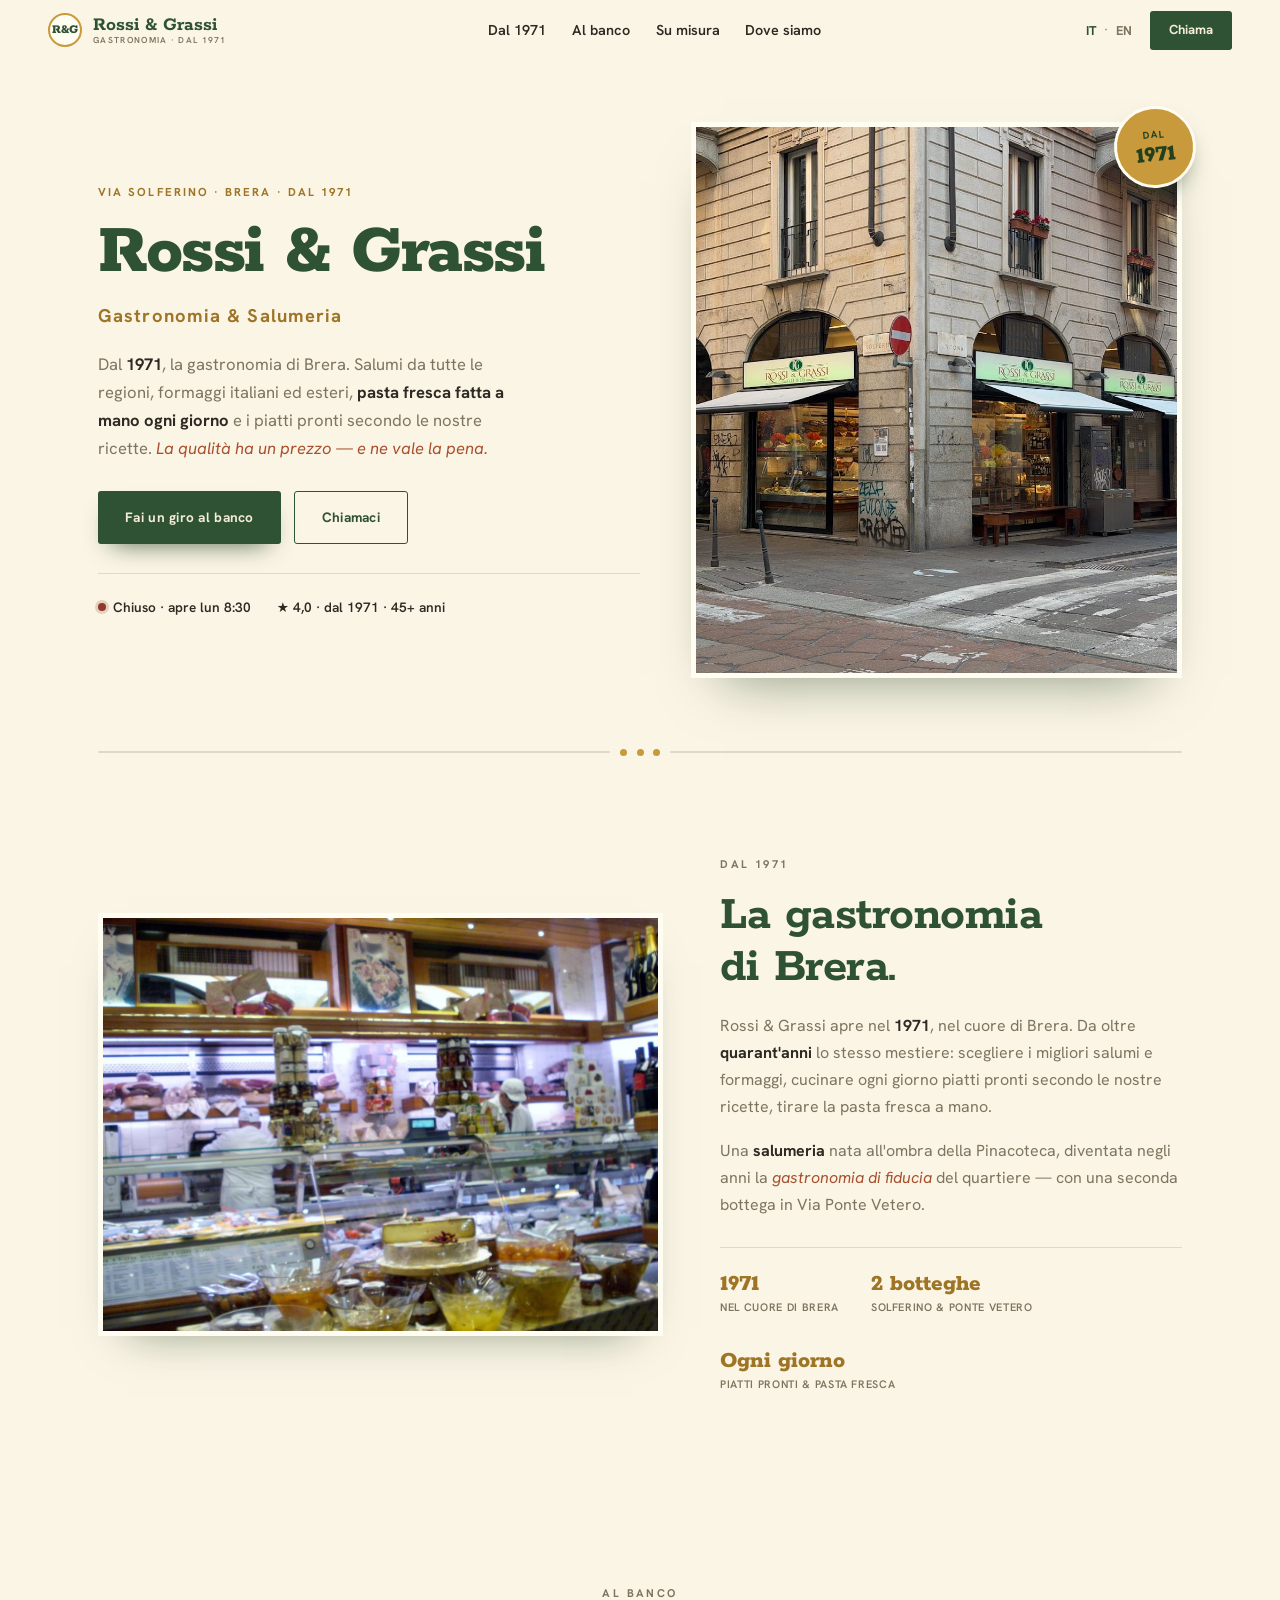
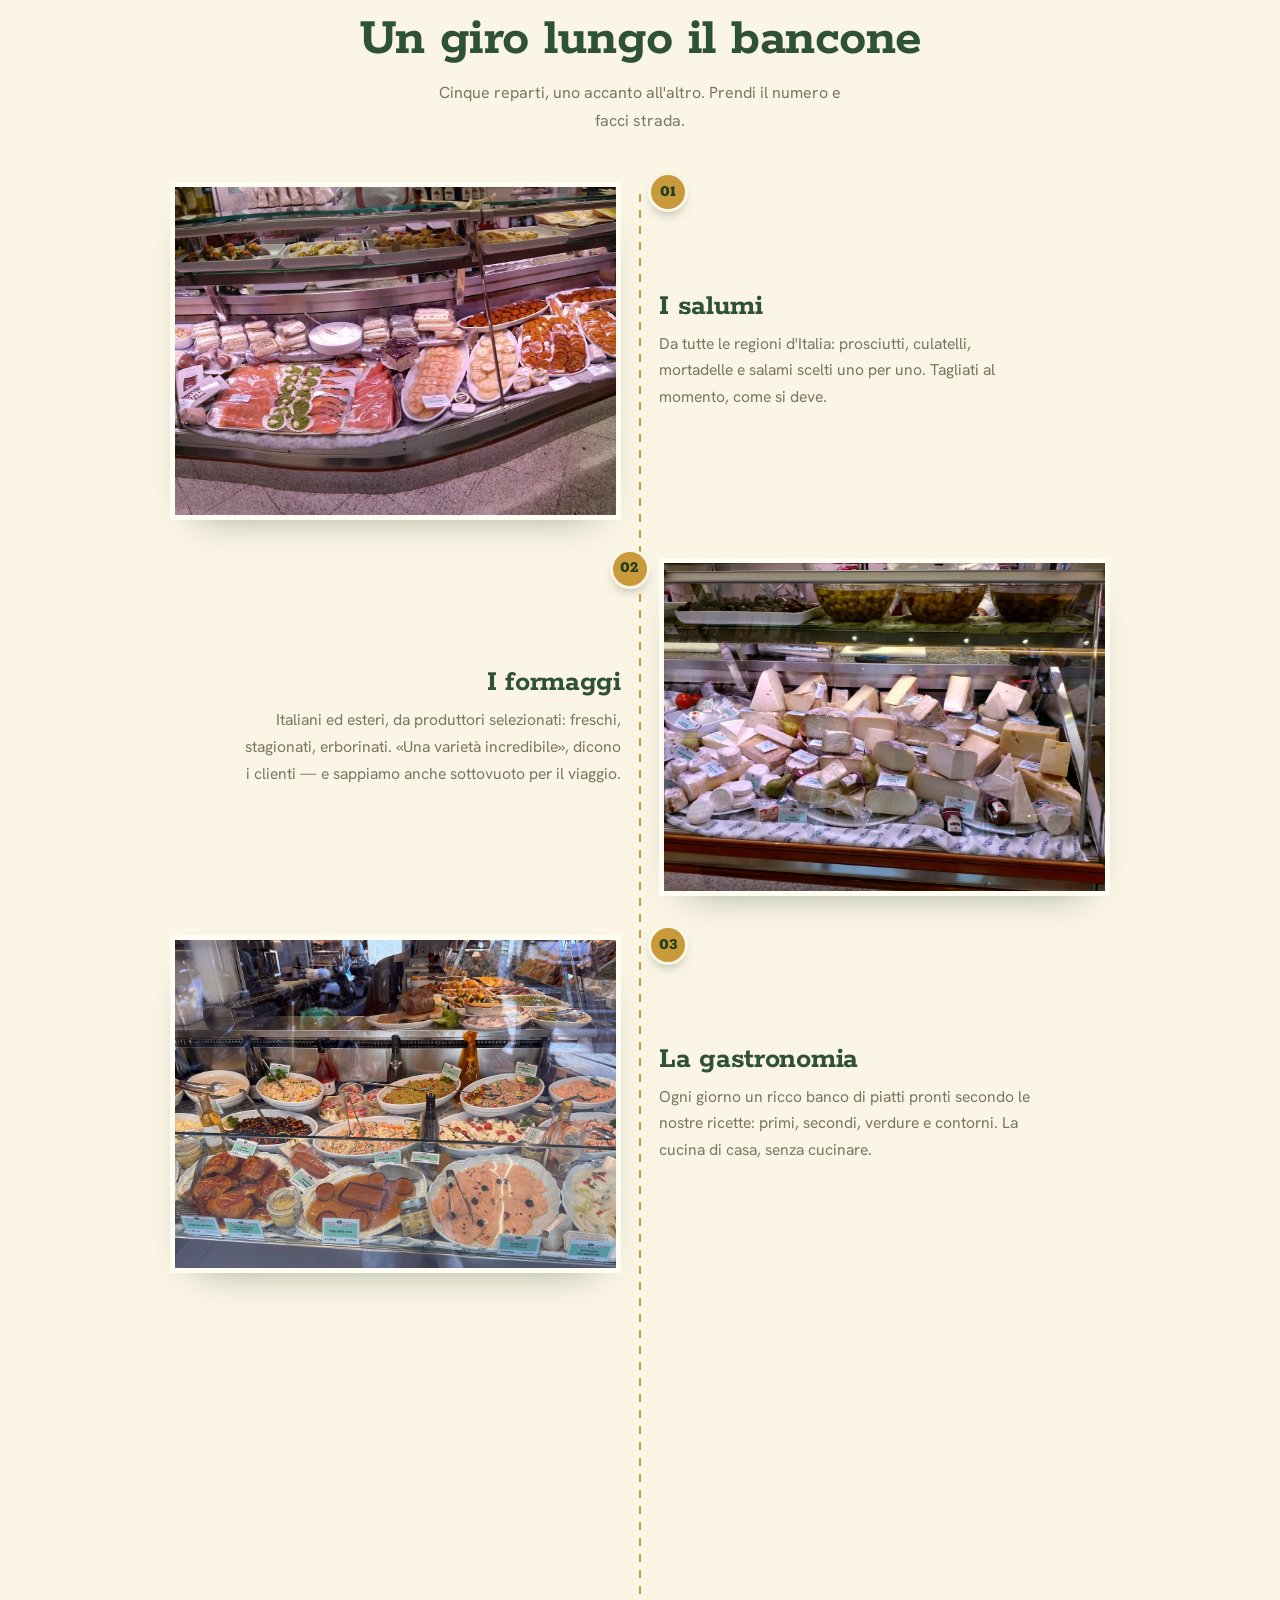
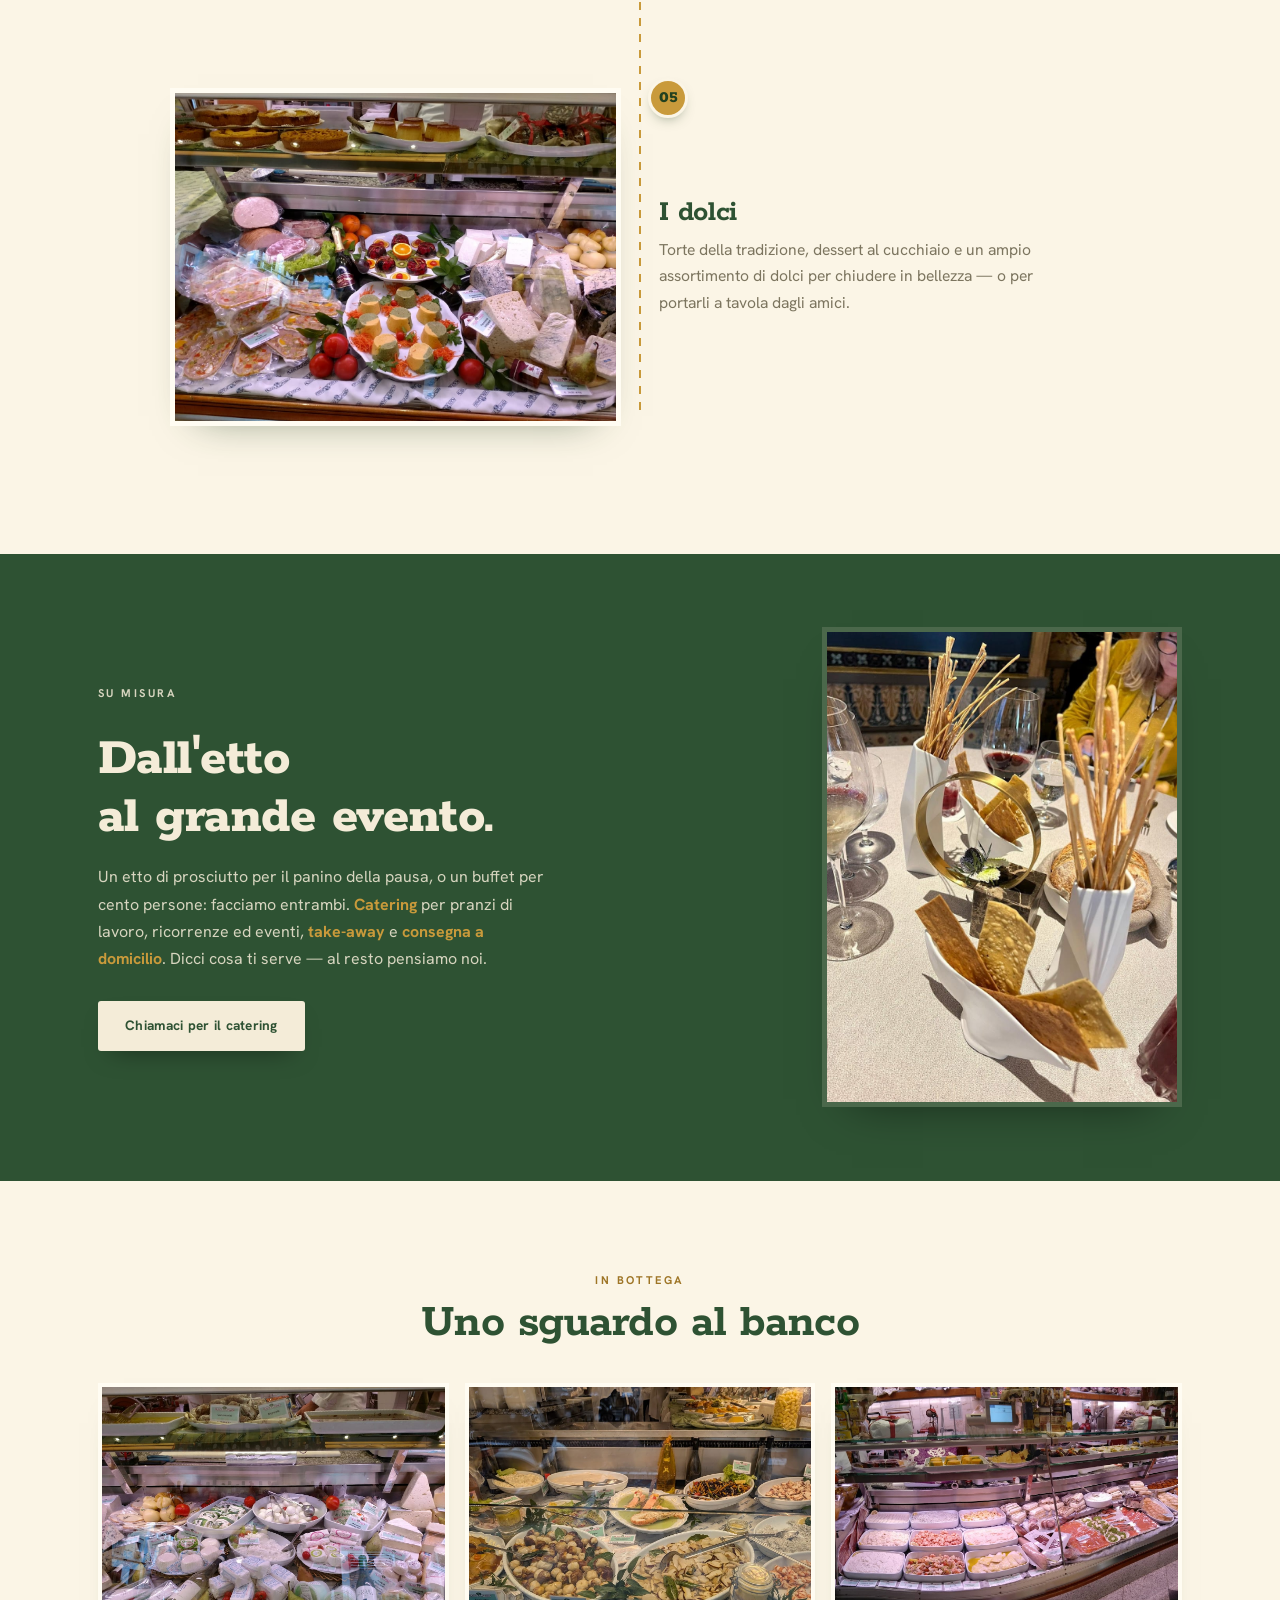
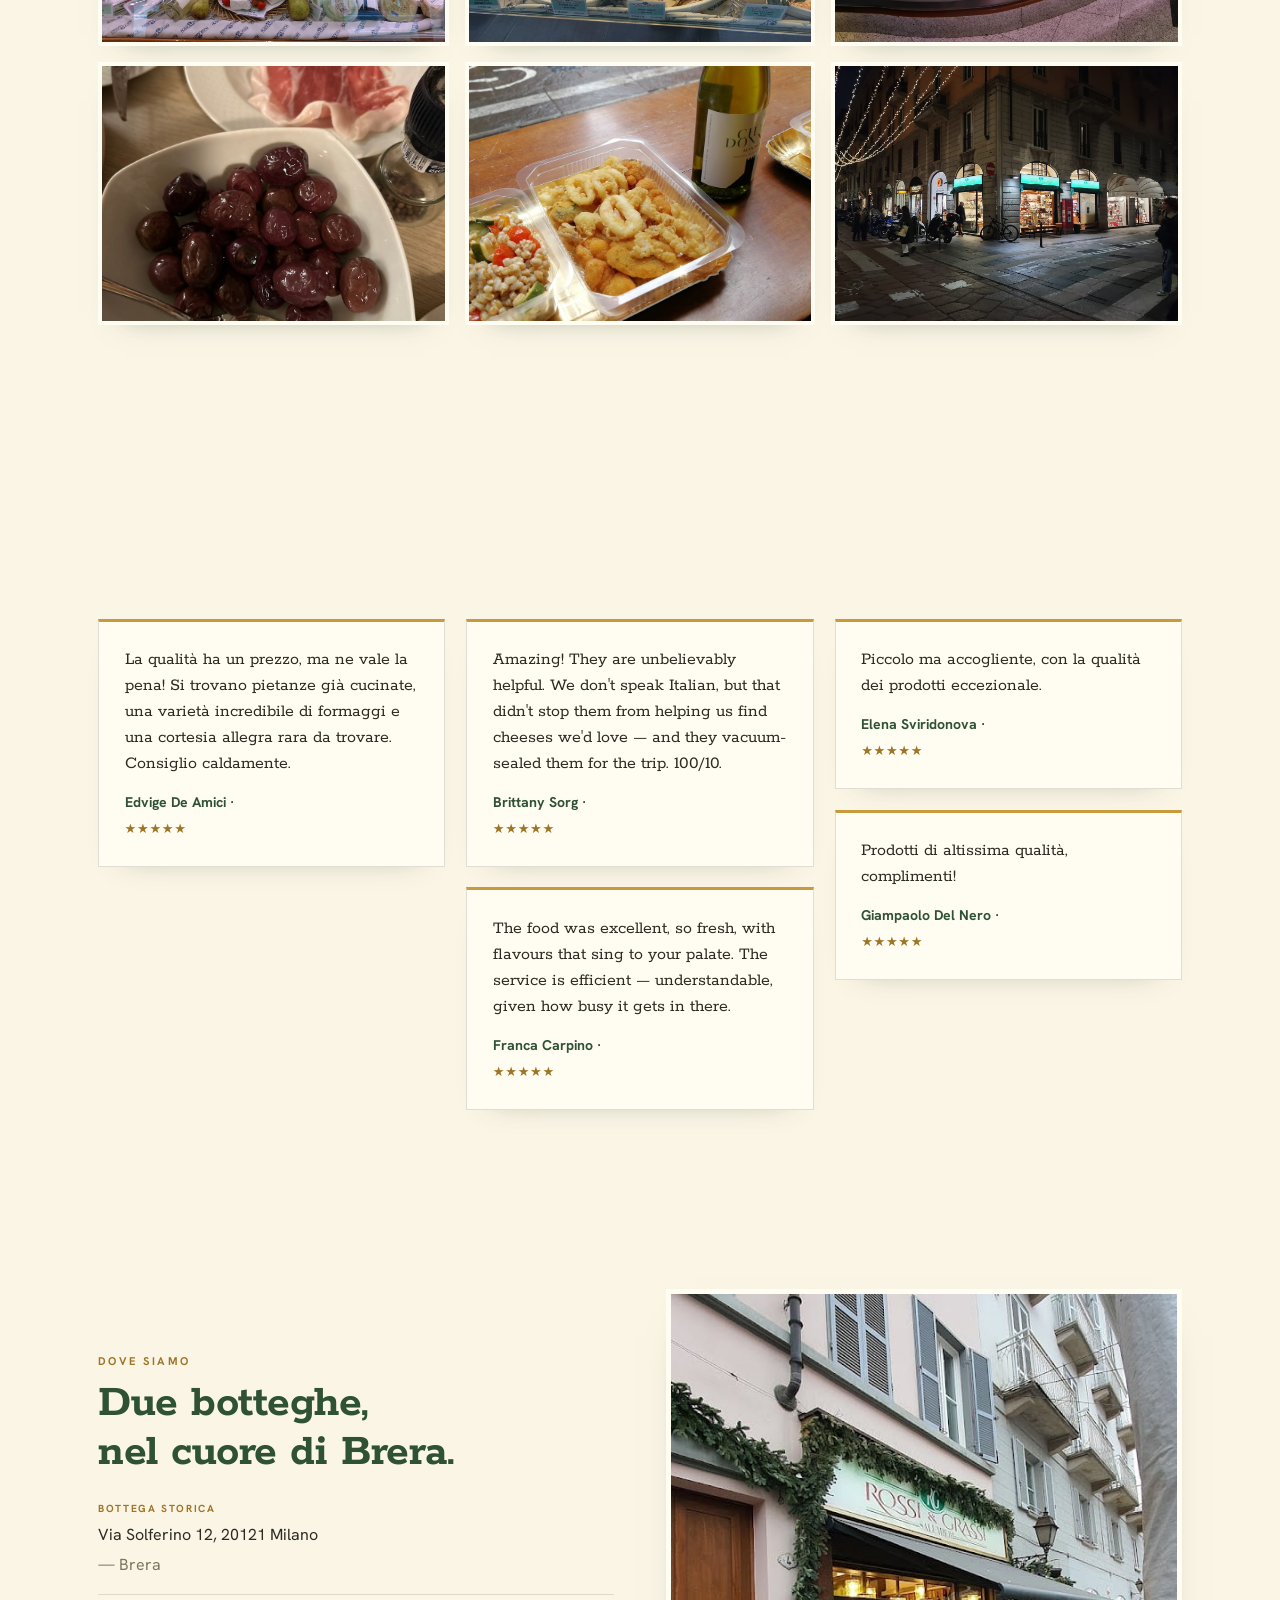
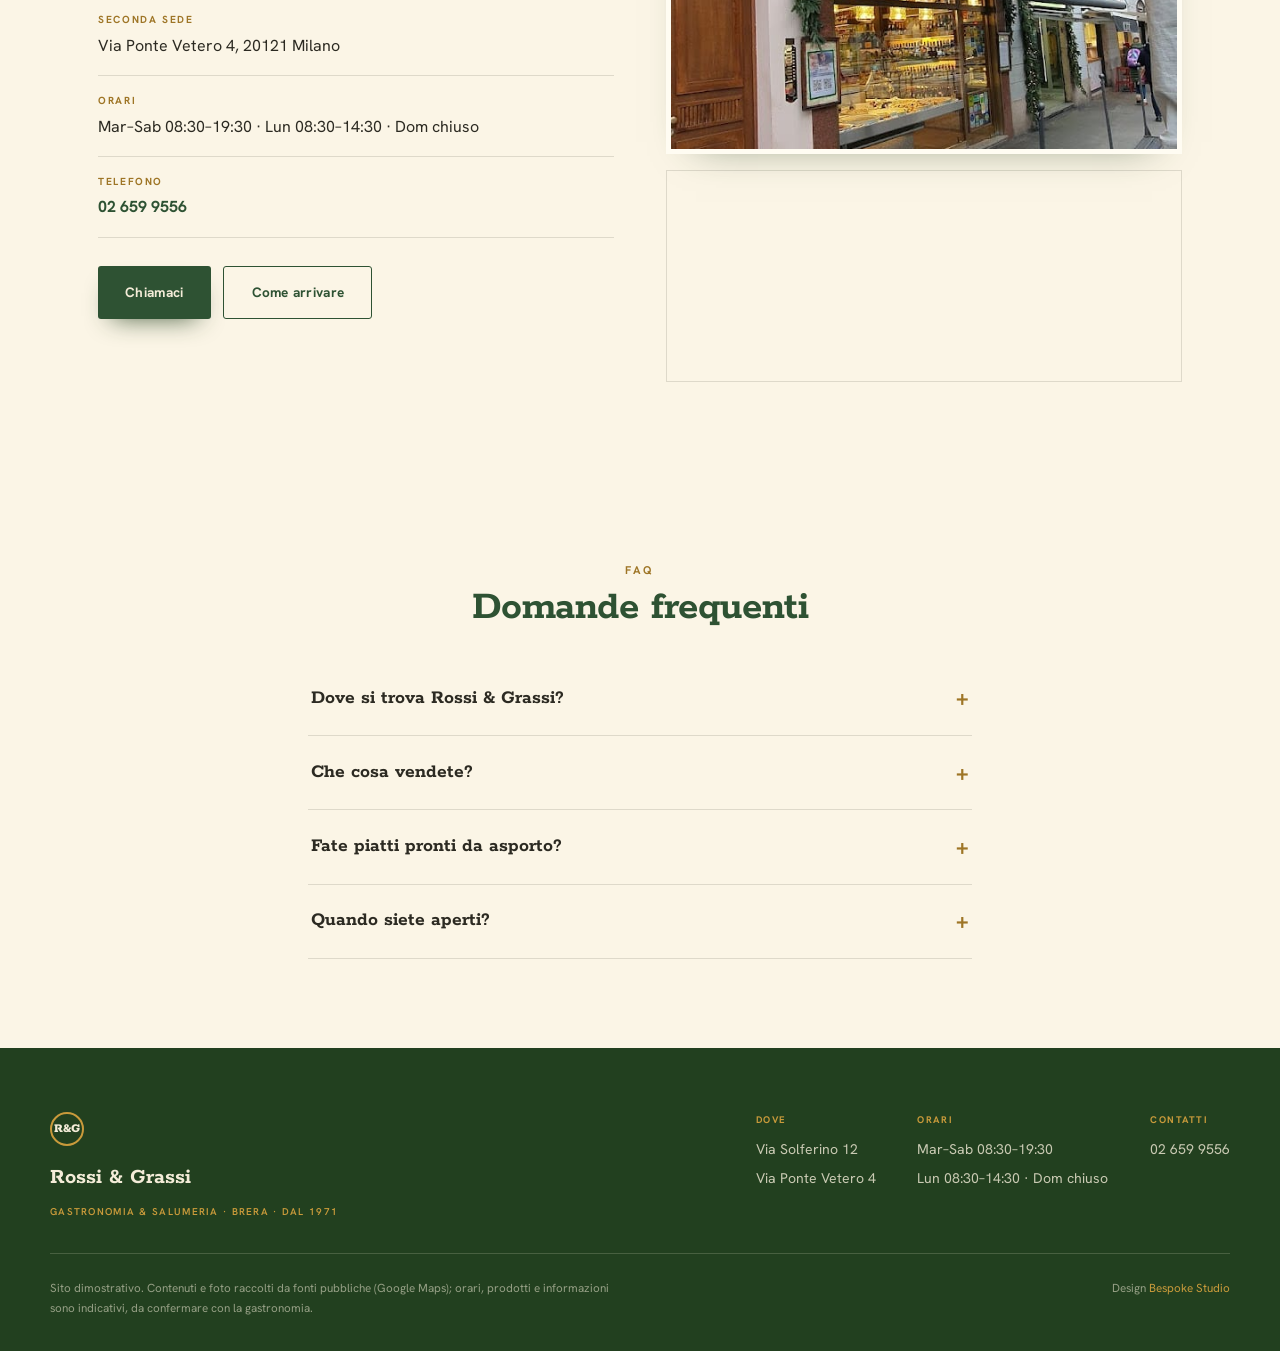
==== index.html @ 206fc49b "Rossi & Grassi — Brera delicatessen since 1971" ====
<!DOCTYPE html>
<html lang="it">
<head>
<meta charset="UTF-8" />
<meta name="viewport" content="width=device-width, initial-scale=1.0" />
<title>Rossi &amp; Grassi — gastronomia e salumeria a Brera dal 1971 · Milano</title>
<meta name="description" content="Rossi & Grassi: dal 1971 la gastronomia e salumeria di Brera, in Via Solferino 12, Milano. Salumi da tutte le regioni, formaggi italiani ed esteri, pasta fresca fatta a mano ogni giorno, piatti pronti, dolci e catering. La qualità ha un prezzo, e ne vale la pena." />
<link rel="canonical" href="https://rotenzark.github.io/rossi-e-grassi/" />
<meta name="theme-color" content="#2E5233" />
<meta property="og:type" content="business.business" />
<meta property="og:site_name" content="Rossi & Grassi" />
<meta property="og:title" content="Rossi & Grassi — gastronomia e salumeria a Brera dal 1971" />
<meta property="og:description" content="Dal 1971, la gastronomia di Brera: salumi, formaggi, pasta fresca fatta a mano, piatti pronti, dolci e catering. Via Solferino 12, Milano." />
<meta property="og:image" content="https://rotenzark.github.io/rossi-e-grassi/img/og-image.jpg" />
<meta property="og:url" content="https://rotenzark.github.io/rossi-e-grassi/" />
<meta property="og:locale" content="it_IT" />
<meta property="og:locale:alternate" content="en_US" />
<meta name="twitter:card" content="summary_large_image" />
<meta name="twitter:title" content="Rossi & Grassi — Brera, dal 1971" />
<meta name="twitter:description" content="La gastronomia e salumeria di Brera dal 1971. Salumi, formaggi, pasta fresca, piatti pronti, dolci e catering." />
<meta name="twitter:image" content="https://rotenzark.github.io/rossi-e-grassi/img/og-image.jpg" />
<link rel="icon" href="img/favicon.svg" type="image/svg+xml" />
<link rel="icon" href="img/favicon-32.png" sizes="32x32" type="image/png" />
<link rel="apple-touch-icon" href="img/apple-touch-icon.png" />
<link rel="preconnect" href="https://fonts.googleapis.com" />
<link rel="preconnect" href="https://fonts.gstatic.com" crossorigin />
<link href="https://fonts.googleapis.com/css2?family=Rokkitt:wght@400;500;600;700;800&family=Hanken+Grotesk:ital,wght@0,400;0,500;0,600;0,700;1,400&display=swap" rel="stylesheet" />
<link rel="stylesheet" href="css/styles.css?v=1" />
<script type="application/ld+json">
{
  "@context": "https://schema.org", "@type": "Store",
  "name": "Rossi & Grassi",
  "description": "Gastronomia e salumeria storica di Brera, dal 1971 in Via Solferino 12: salumi da tutte le regioni italiane, formaggi italiani ed esteri, pasta fresca fatta a mano ogni giorno, piatti pronti della tradizione, dolci e servizio di catering.",
  "url": "https://rotenzark.github.io/rossi-e-grassi/",
  "telephone": "+39026599556", "priceRange": "€€€",
  "image": "https://rotenzark.github.io/rossi-e-grassi/img/storefront.jpg",
  "address": { "@type": "PostalAddress", "streetAddress": "Via Solferino 12", "addressLocality": "Milano", "postalCode": "20121", "addressCountry": "IT" },
  "geo": { "@type": "GeoCoordinates", "latitude": 45.4741205, "longitude": 9.1873339 },
  "aggregateRating": { "@type": "AggregateRating", "ratingValue": "4.0", "reviewCount": "41" },
  "foundingDate": "1971",
  "openingHoursSpecification": [
    { "@type": "OpeningHoursSpecification", "dayOfWeek": "Monday", "opens": "08:30", "closes": "14:30" },
    { "@type": "OpeningHoursSpecification", "dayOfWeek": ["Tuesday","Wednesday","Thursday","Friday","Saturday"], "opens": "08:30", "closes": "19:30" }
  ],
  "sameAs": ["https://www.rossiegrassi.it/"]
}
</script>
<script type="application/ld+json">
{
  "@context": "https://schema.org", "@type": "FAQPage",
  "mainEntity": [
    { "@type": "Question", "name": "Dove si trova Rossi & Grassi?", "acceptedAnswer": { "@type": "Answer", "text": "In Via Solferino 12, nel cuore di Brera a Milano. C'è anche una seconda sede in Via Ponte Vetero 4. La gastronomia è aperta dal 1971." } },
    { "@type": "Question", "name": "Che cosa vendete?", "acceptedAnswer": { "@type": "Answer", "text": "Salumi da tutte le regioni italiane, formaggi italiani ed esteri, pasta fresca fatta a mano ogni giorno, piatti pronti della gastronomia, dolci e torte. Facciamo anche catering." } },
    { "@type": "Question", "name": "Fate piatti pronti da asporto?", "acceptedAnswer": { "@type": "Answer", "text": "Sì: ogni giorno prepariamo un ricco menù di piatti pronti secondo le nostre ricette, da gustare a casa. Facciamo take-away e consegna a domicilio." } },
    { "@type": "Question", "name": "Quando siete aperti?", "acceptedAnswer": { "@type": "Answer", "text": "Da martedì a sabato 08:30–19:30 con orario continuato, lunedì 08:30–14:30. Domenica chiuso." } }
  ]
}
</script>
</head>
<body>

<div id="intro" aria-hidden="true">
  <div class="intro-mark">
    <span class="rg-mono" aria-hidden="true">R&amp;G</span>
    <span class="intro-name">Rossi &amp; Grassi</span>
    <span class="intro-sub">Gastronomia · Brera · dal 1971</span>
  </div>
  <button id="intro-skip" data-i18n="intro.skip">Entra →</button>
</div>

<header id="site-header">
  <a href="#top" class="brand" aria-label="Rossi & Grassi — home">
    <span class="rg-mono" aria-hidden="true">R&amp;G</span>
    <span class="brand-txt"><b>Rossi &amp; Grassi</b><i data-i18n="brand.sub">Gastronomia · dal 1971</i></span>
  </a>
  <nav class="nav" aria-label="Navigazione">
    <a href="#storia" data-i18n="nav.storia">Dal 1971</a>
    <a href="#banco" data-i18n="nav.banco">Al banco</a>
    <a href="#sumisura" data-i18n="nav.sumisura">Su misura</a>
    <a href="#dove" data-i18n="nav.dove">Dove siamo</a>
  </nav>
  <div class="head-actions">
    <div class="lang" role="group" aria-label="Lingua"><button data-lang="it" class="active">IT</button><span>·</span><button data-lang="en">EN</button></div>
    <a class="btn-call" href="tel:+39026599556"><span data-i18n="cta.call">Chiama</span></a>
    <button id="burger" aria-label="Menu" aria-expanded="false"><span></span><span></span><span></span></button>
  </div>
</header>

<!-- HERO -->
<section id="top" class="hero">
  <div class="hero-copy">
    <p class="eyebrow reveal" data-i18n="hero.eyebrow">Via Solferino · Brera · dal 1971</p>
    <h1 class="hero-title reveal reveal-d1">Rossi &amp; Grassi</h1>
    <p class="hero-tag reveal reveal-d1" data-i18n="hero.tag">Gastronomia &amp; Salumeria</p>
    <p class="hero-sub reveal reveal-d2" data-i18n="hero.sub">Dal <b>1971</b>, la gastronomia di Brera. Salumi da tutte le regioni, formaggi italiani ed esteri, <b>pasta fresca fatta a mano ogni giorno</b> e i piatti pronti secondo le nostre ricette. <em>La qualità ha un prezzo — e ne vale la pena.</em></p>
    <div class="hero-cta reveal reveal-d3">
      <a class="btn btn-solid" href="#banco" data-i18n="hero.cta1">Fai un giro al banco</a>
      <a class="btn btn-line" href="tel:+39026599556" data-i18n="hero.cta2">Chiamaci</a>
    </div>
    <div class="hero-facts reveal reveal-d3">
      <span class="hf-live"><span id="live-dot"></span> <span id="live-text" data-i18n="hero.live">Controllo orari…</span></span>
      <span data-i18n="hero.f2">★ 4,0 · dal 1971 · 45+ anni</span>
    </div>
  </div>
  <div class="hero-media reveal reveal-d2">
    <figure class="hero-photo"><img src="img/storefront.jpg" alt="La vetrina di Rossi & Grassi in Via Solferino, Brera" width="900" height="1200" fetchpriority="high" /></figure>
    <span class="hero-ticket" aria-hidden="true"><i data-i18n="hero.ticket">dal</i><b>1971</b></span>
  </div>
</section>

<div class="banco-rule" aria-hidden="true"><span class="br-line"></span><span class="br-dot"></span><span class="br-dot"></span><span class="br-dot"></span><span class="br-line"></span></div>

<!-- STORIA -->
<section id="storia" class="section storia">
  <figure class="storia-photo reveal"><img src="img/interno.jpg" alt="Il banco della gastronomia Rossi & Grassi" width="1600" height="1141" loading="lazy" /></figure>
  <div class="storia-copy reveal reveal-d1">
    <p class="kicker" data-i18n="storia.kicker">Dal 1971</p>
    <h2 data-i18n="storia.h2">La gastronomia<br>di Brera.</h2>
    <p data-i18n="storia.p1">Rossi &amp; Grassi apre nel <b>1971</b>, nel cuore di Brera. Da oltre <b>quarant'anni</b> lo stesso mestiere: scegliere i migliori salumi e formaggi, cucinare ogni giorno piatti pronti secondo le nostre ricette, tirare la pasta fresca a mano.</p>
    <p data-i18n="storia.p2">Una <b>salumeria</b> nata all'ombra della Pinacoteca, diventata negli anni la <em>gastronomia di fiducia</em> del quartiere — con una seconda bottega in Via Ponte Vetero.</p>
    <div class="storia-stats">
      <div class="stat"><b>1971</b><span data-i18n="storia.s1">nel cuore di Brera</span></div>
      <div class="stat"><b data-i18n="storia.s2b">2 botteghe</b><span data-i18n="storia.s2">Solferino &amp; Ponte Vetero</span></div>
      <div class="stat"><b data-i18n="storia.s3b">Ogni giorno</b><span data-i18n="storia.s3">piatti pronti &amp; pasta fresca</span></div>
    </div>
  </div>
</section>

<!-- AL BANCO · signature numbered walk -->
<section id="banco" class="section banco">
  <div class="banco-head reveal">
    <p class="kicker" data-i18n="banco.kicker">Al banco</p>
    <h2 data-i18n="banco.h2">Un giro lungo il bancone</h2>
    <p data-i18n="banco.sub">Cinque reparti, uno accanto all'altro. Prendi il numero e facci strada.</p>
  </div>
  <ol class="reparti">
    <li class="reparto reveal">
      <span class="rep-num" aria-hidden="true">01</span>
      <figure class="rep-photo"><img src="img/salumi.jpg" alt="Il banco dei salumi" width="1515" height="1200" loading="lazy" /></figure>
      <div class="rep-body">
        <h3 data-i18n="rep.1h">I salumi</h3>
        <p data-i18n="rep.1p">Da tutte le regioni d'Italia: prosciutti, culatelli, mortadelle e salami scelti uno per uno. Tagliati al momento, come si deve.</p>
      </div>
    </li>
    <li class="reparto reveal">
      <span class="rep-num" aria-hidden="true">02</span>
      <figure class="rep-photo"><img src="img/formaggi.jpg" alt="Il banco dei formaggi" width="1600" height="1200" loading="lazy" /></figure>
      <div class="rep-body">
        <h3 data-i18n="rep.2h">I formaggi</h3>
        <p data-i18n="rep.2p">Italiani ed esteri, da produttori selezionati: freschi, stagionati, erborinati. «Una varietà incredibile», dicono i clienti — e sappiamo anche sottovuoto per il viaggio.</p>
      </div>
    </li>
    <li class="reparto reveal">
      <span class="rep-num" aria-hidden="true">03</span>
      <figure class="rep-photo"><img src="img/gastronomia.jpg" alt="Il banco della gastronomia con i piatti pronti" width="1600" height="1200" loading="lazy" /></figure>
      <div class="rep-body">
        <h3 data-i18n="rep.3h">La gastronomia</h3>
        <p data-i18n="rep.3p">Ogni giorno un ricco banco di piatti pronti secondo le nostre ricette: primi, secondi, verdure e contorni. La cucina di casa, senza cucinare.</p>
      </div>
    </li>
    <li class="reparto reveal">
      <span class="rep-num" aria-hidden="true">04</span>
      <figure class="rep-photo"><img src="img/pasta.jpg" alt="La pasta fresca fatta a mano" width="675" height="1200" loading="lazy" /></figure>
      <div class="rep-body">
        <h3 data-i18n="rep.4h">La pasta fresca</h3>
        <p data-i18n="rep.4p">Tirata a mano ogni giorno con ingredienti genuini e fornitori scelti: ravioli, tortelli, tagliatelle. Il reparto che sa di domenica.</p>
      </div>
    </li>
    <li class="reparto reveal">
      <span class="rep-num" aria-hidden="true">05</span>
      <figure class="rep-photo"><img src="img/dolci.jpg" alt="Il banco dei dolci e delle torte" width="1600" height="1200" loading="lazy" /></figure>
      <div class="rep-body">
        <h3 data-i18n="rep.5h">I dolci</h3>
        <p data-i18n="rep.5p">Torte della tradizione, dessert al cucchiaio e un ampio assortimento di dolci per chiudere in bellezza — o per portarli a tavola dagli amici.</p>
      </div>
    </li>
  </ol>
</section>

<!-- SU MISURA -->
<section id="sumisura" class="sumisura">
  <div class="sumisura-inner">
    <div class="sumisura-copy reveal">
      <p class="kicker kicker-cream" data-i18n="sumisura.kicker">Su misura</p>
      <h2 data-i18n="sumisura.h2">Dall'etto<br>al grande evento.</h2>
      <p data-i18n="sumisura.p">Un etto di prosciutto per il panino della pausa, o un buffet per cento persone: facciamo entrambi. <b>Catering</b> per pranzi di lavoro, ricorrenze ed eventi, <b>take-away</b> e <b>consegna a domicilio</b>. Dicci cosa ti serve — al resto pensiamo noi.</p>
      <a class="btn btn-cream" href="tel:+39026599556" data-i18n="sumisura.cta">Chiamaci per il catering</a>
    </div>
    <figure class="sumisura-photo reveal reveal-d1"><img src="img/aperitivo.jpg" alt="Un allestimento di aperitivo e catering" width="900" height="1200" loading="lazy" /></figure>
  </div>
</section>

<!-- GALLERY -->
<section id="gallery" class="section gallery">
  <div class="gallery-head reveal"><p class="kicker" data-i18n="gallery.kicker">In bottega</p><h2 data-i18n="gallery.h2">Uno sguardo al banco</h2></div>
  <div class="gallery-grid">
    <figure class="g-item" data-full="img/banco2.jpg"><img src="img/banco2.jpg" alt="Il banco con formaggi e pasta fresca" width="1600" height="1200" loading="lazy" /></figure>
    <figure class="g-item" data-full="img/gastronomia2.jpg"><img src="img/gastronomia2.jpg" alt="Piatti pronti della gastronomia" width="1593" height="1200" loading="lazy" /></figure>
    <figure class="g-item" data-full="img/banco3.jpg"><img src="img/banco3.jpg" alt="Il banco dei salumi e formaggi" width="1440" height="1200" loading="lazy" /></figure>
    <figure class="g-item" data-full="img/antipasto.jpg"><img src="img/antipasto.jpg" alt="Olive e prosciutto" width="900" height="1200" loading="lazy" /></figure>
    <figure class="g-item" data-full="img/takeaway.jpg"><img src="img/takeaway.jpg" alt="Un vassoio da asporto con fritto e insalata" width="1600" height="903" loading="lazy" /></figure>
    <figure class="g-item" data-full="img/notte.jpg"><img src="img/notte.jpg" alt="La bottega illuminata di sera a Brera" width="1600" height="1200" loading="lazy" /></figure>
  </div>
</section>

<!-- RECENSIONI -->
<section id="recensioni" class="section recensioni">
  <div class="rev-head reveal"><p class="kicker" data-i18n="rev.kicker">Le voci</p><h2 data-i18n="rev.h2">«La qualità ne vale la pena»</h2></div>
  <div class="rev-grid">
    <blockquote class="rev reveal"><p>La qualità ha un prezzo, ma ne vale la pena! Si trovano pietanze già cucinate, una varietà incredibile di formaggi e una cortesia allegra rara da trovare. Consiglio caldamente.</p><cite>Edvige De Amici · <span>★★★★★</span></cite></blockquote>
    <blockquote class="rev reveal reveal-d1"><p>Amazing! They are unbelievably helpful. We don't speak Italian, but that didn't stop them from helping us find cheeses we'd love — and they vacuum-sealed them for the trip. 100/10.</p><cite>Brittany Sorg · <span>★★★★★</span></cite></blockquote>
    <blockquote class="rev reveal reveal-d2"><p>The food was excellent, so fresh, with flavours that sing to your palate. The service is efficient — understandable, given how busy it gets in there.</p><cite>Franca Carpino · <span>★★★★★</span></cite></blockquote>
    <blockquote class="rev reveal"><p>Piccolo ma accogliente, con la qualità dei prodotti eccezionale.</p><cite>Elena Sviridonova · <span>★★★★★</span></cite></blockquote>
    <blockquote class="rev reveal reveal-d1"><p>Prodotti di altissima qualità, complimenti!</p><cite>Giampaolo Del Nero · <span>★★★★★</span></cite></blockquote>
  </div>
</section>

<!-- DOVE -->
<section id="dove" class="section dove">
  <div class="dove-grid">
    <div class="dove-info reveal">
      <p class="kicker" data-i18n="dove.kicker">Dove siamo</p>
      <h2 data-i18n="dove.h2">Due botteghe,<br>nel cuore di Brera.</h2>
      <ul class="dove-list">
        <li><b data-i18n="dove.addr">Bottega storica</b> Via Solferino 12, 20121 Milano <span class="dim" data-i18n="dove.addr2">— Brera</span></li>
        <li><b data-i18n="dove.addr3">Seconda sede</b> Via Ponte Vetero 4, 20121 Milano</li>
        <li><b data-i18n="dove.hours">Orari</b> <span data-i18n="dove.hoursv">Mar–Sab 08:30–19:30 · Lun 08:30–14:30 · Dom chiuso</span></li>
        <li><b data-i18n="dove.phone">Telefono</b> <a href="tel:+39026599556">02 659 9556</a></li>
      </ul>
      <div class="dove-cta">
        <a class="btn btn-solid" href="tel:+39026599556" data-i18n="dove.call">Chiamaci</a>
        <a class="btn btn-line" href="https://www.google.com/maps/dir/?api=1&destination=Rossi+%26+Grassi+Via+Solferino+12+Milano" target="_blank" rel="noopener" data-i18n="dove.route">Come arrivare</a>
      </div>
    </div>
    <div class="dove-side reveal">
      <figure class="dove-photo"><img src="img/storefront2.jpg" alt="L'ingresso di Rossi & Grassi" width="568" height="1200" loading="lazy" /></figure>
      <div class="dove-map"><iframe title="Mappa Rossi & Grassi" src="https://www.google.com/maps?q=Rossi+%26+Grassi+Via+Solferino+12+Milano&output=embed" loading="lazy" referrerpolicy="no-referrer-when-downgrade"></iframe></div>
    </div>
  </div>
</section>

<!-- FAQ -->
<section id="faq" class="section faq">
  <div class="faq-head reveal"><p class="kicker">FAQ</p><h2 data-i18n="faq.h2">Domande frequenti</h2></div>
  <div class="faq-list reveal">
    <details><summary data-i18n="faq.q1">Dove si trova Rossi & Grassi?</summary><p data-i18n="faq.a1">In Via Solferino 12, nel cuore di Brera a Milano. C'è anche una seconda sede in Via Ponte Vetero 4. La gastronomia è aperta dal 1971.</p></details>
    <details><summary data-i18n="faq.q2">Che cosa vendete?</summary><p data-i18n="faq.a2">Salumi da tutte le regioni italiane, formaggi italiani ed esteri, pasta fresca fatta a mano ogni giorno, piatti pronti della gastronomia, dolci e torte. Facciamo anche catering.</p></details>
    <details><summary data-i18n="faq.q3">Fate piatti pronti da asporto?</summary><p data-i18n="faq.a3">Sì: ogni giorno prepariamo un ricco menù di piatti pronti secondo le nostre ricette, da gustare a casa. Facciamo take-away e consegna a domicilio.</p></details>
    <details><summary data-i18n="faq.q4">Quando siete aperti?</summary><p data-i18n="faq.a4">Da martedì a sabato 08:30–19:30 con orario continuato, lunedì 08:30–14:30. Domenica chiuso.</p></details>
  </div>
</section>

<footer id="site-footer">
  <div class="foot-main">
    <div class="foot-brand"><span class="rg-mono" aria-hidden="true">R&amp;G</span><b>Rossi &amp; Grassi</b><i data-i18n="foot.sub">Gastronomia &amp; Salumeria · Brera · dal 1971</i></div>
    <div class="foot-cols">
      <div><b data-i18n="foot.where">Dove</b><span>Via Solferino 12</span><span>Via Ponte Vetero 4</span></div>
      <div><b data-i18n="foot.hours">Orari</b><span data-i18n="foot.hours2">Mar–Sab 08:30–19:30</span><span data-i18n="foot.hours3">Lun 08:30–14:30 · Dom chiuso</span></div>
      <div><b data-i18n="foot.contact">Contatti</b><a href="tel:+39026599556">02 659 9556</a></div>
    </div>
  </div>
  <div class="foot-bottom">
    <p data-i18n="foot.disclaimer">Sito dimostrativo. Contenuti e foto raccolti da fonti pubbliche (Google Maps); orari, prodotti e informazioni sono indicativi, da confermare con la gastronomia.</p>
    <p class="foot-credit">Design <a href="https://bespokestud.io" target="_blank" rel="noopener">Bespoke Studio</a></p>
  </div>
</footer>

<nav class="action-bar" aria-label="Azioni rapide">
  <a href="tel:+39026599556"><span data-i18n="ab.call">Chiama</span></a>
  <a href="#banco"><span data-i18n="ab.banco">Al banco</span></a>
  <a href="https://www.google.com/maps/dir/?api=1&destination=Rossi+%26+Grassi+Via+Solferino+12+Milano" target="_blank" rel="noopener"><span data-i18n="ab.route">Indicazioni</span></a>
</nav>

<div id="lightbox" aria-hidden="true"><button id="lb-close" aria-label="Chiudi">✕</button><img id="lb-img" src="" alt="" /></div>
<script src="js/main.js?v=1"></script>
</body>
</html>
---- css/styles.css ----
/* ===== ROSSI & GRASSI · styles.css ===== */
:root{
  --green:#2E5233; --green-deep:#22401F; --green-soft:#DCE6D8;
  --paper:#FBF5E6; --cream:#F4ECD8; --card:#FFFCF2;
  --senape:#C99A3B; --senape-deep:#9E7526;
  --terra:#A9502F; --brick:#8E3B2A;
  --ink:#2C2A22; --muted:#7C755F; --line:rgba(44,42,34,.14);
  --disp:'Rokkitt',Georgia,serif;
  --sans:'Hanken Grotesk',system-ui,-apple-system,sans-serif;
  --wrap:1180px;
}
*{margin:0;padding:0;box-sizing:border-box}
html{scroll-behavior:smooth;overflow-x:clip;-webkit-text-size-adjust:100%}
body{font-family:var(--sans);background:var(--paper);color:var(--ink);line-height:1.7;-webkit-font-smoothing:antialiased;overflow-x:clip}
img{max-width:100%;display:block}
a{color:inherit;text-decoration:none}
h1,h2,h3{font-family:var(--disp);font-weight:700;line-height:1.05;letter-spacing:-.01em}
em{font-style:italic;color:var(--terra)}
.section{padding:clamp(3.2rem,7vw,6rem) clamp(1.15rem,5vw,3rem);max-width:var(--wrap);margin:0 auto;overflow-x:clip}
.kicker{font-family:var(--sans);font-size:.7rem;font-weight:700;letter-spacing:.22em;text-transform:uppercase;color:var(--senape-deep)}
.kicker-cream{color:var(--senape)}
.eyebrow{font-family:var(--sans);font-size:.72rem;font-weight:700;letter-spacing:.18em;text-transform:uppercase;color:var(--senape-deep)}

/* R&G monogram mark */
.rg-mono{flex:none;display:inline-flex;align-items:center;justify-content:center;width:34px;height:34px;border:2px solid var(--senape);border-radius:50%;font-family:var(--disp);font-weight:800;font-size:.82rem;color:var(--green);letter-spacing:-.02em;background:var(--card)}

/* banco-rule divider */
.banco-rule{max-width:var(--wrap);margin:0 auto;display:flex;align-items:center;justify-content:center;gap:.6rem;padding:.6rem clamp(1.15rem,5vw,3rem)}
.banco-rule .br-line{height:2px;background:var(--line);flex:1;border-radius:2px}
.banco-rule .br-dot{width:7px;height:7px;border-radius:50%;background:var(--senape);flex:none}

/* buttons */
.btn{display:inline-flex;align-items:center;gap:.5rem;font-family:var(--sans);font-weight:700;font-size:.85rem;letter-spacing:.02em;padding:.85rem 1.7rem;border-radius:3px;transition:transform .18s,background .18s,color .18s,box-shadow .18s;cursor:pointer;white-space:nowrap}
.btn-solid{background:var(--green);color:var(--cream);box-shadow:0 12px 26px -14px rgba(34,64,31,.9)}
.btn-solid:hover{background:var(--green-deep);transform:translateY(-2px)}
.btn-line{border:1.5px solid var(--green);color:var(--green)}
.btn-line:hover{background:var(--green);color:var(--cream);transform:translateY(-2px)}
.btn-cream{background:var(--cream);color:var(--green);box-shadow:0 12px 26px -14px rgba(0,0,0,.5)}
.btn-cream:hover{background:#fff;transform:translateY(-2px)}

/* ===== INTRO ===== */
#intro{position:fixed;inset:0;z-index:120;background:var(--green-deep);display:flex;flex-direction:column;align-items:center;justify-content:center;gap:.9rem;transition:opacity .7s ease,visibility .7s}
#intro.done{opacity:0;visibility:hidden}
.intro-mark{display:flex;flex-direction:column;align-items:center;gap:.5rem;animation:fadeUp .8s ease both;text-align:center}
.intro-mark .rg-mono{width:56px;height:56px;font-size:1.3rem;border-width:2.5px;margin-bottom:.3rem}
.intro-name{font-family:var(--disp);font-weight:700;font-size:clamp(2.2rem,6.5vw,3.6rem);color:var(--cream)}
.intro-sub{font-family:var(--sans);font-size:.74rem;font-weight:600;letter-spacing:.22em;text-transform:uppercase;color:var(--senape)}
#intro-skip{margin-top:.4rem;background:none;border:1px solid rgba(244,236,216,.4);color:var(--cream);padding:.5rem 1.3rem;border-radius:3px;font-family:var(--sans);font-weight:600;font-size:.84rem;cursor:pointer;transition:background .2s}
#intro-skip:hover{background:rgba(244,236,216,.14)}
@keyframes fadeUp{from{opacity:0;transform:translateY(12px)}to{opacity:1;transform:none}}

/* ===== HEADER ===== */
#site-header{position:sticky;top:0;z-index:90;display:flex;align-items:center;justify-content:space-between;gap:1rem;padding:.7rem clamp(1.15rem,5vw,3rem);background:rgba(251,245,230,.94);backdrop-filter:blur(11px);border-bottom:1px solid transparent;transition:border-color .3s}
#site-header.scrolled{border-color:var(--line)}
.brand{display:flex;align-items:center;gap:.7rem}
.brand-txt{display:flex;flex-direction:column;line-height:1.05}
.brand-txt b{font-family:var(--disp);font-size:1.24rem;font-weight:700;color:var(--green)}
.brand-txt i{font-family:var(--sans);font-style:normal;font-size:.54rem;font-weight:600;letter-spacing:.15em;text-transform:uppercase;color:var(--muted)}
.nav{display:flex;gap:1.6rem}
.nav a{font-size:.9rem;font-weight:600;color:var(--ink);position:relative;padding:.2rem 0}
.nav a::after{content:"";position:absolute;left:0;bottom:-2px;width:0;height:2px;background:var(--senape);transition:width .25s}
.nav a:hover::after{width:100%}
.head-actions{display:flex;align-items:center;gap:.9rem}
.lang{display:flex;align-items:center;gap:.3rem;font-size:.8rem;color:var(--muted)}
.lang button{background:none;border:none;font-family:var(--sans);font-weight:700;font-size:.8rem;color:var(--muted);cursor:pointer;padding:.1rem .2rem}
.lang button.active{color:var(--green)}
.btn-call{background:var(--green);color:var(--cream);padding:.5rem 1.2rem;border-radius:3px;font-family:var(--sans);font-size:.82rem;font-weight:700;transition:background .2s,transform .2s}
.btn-call:hover{background:var(--green-deep);transform:translateY(-1px)}
#burger{display:none;flex-direction:column;gap:5px;background:none;border:none;cursor:pointer;padding:.3rem}
#burger span{width:23px;height:2px;background:var(--ink);transition:.3s}
#burger[aria-expanded="true"] span:nth-child(1){transform:translateY(7px) rotate(45deg)}
#burger[aria-expanded="true"] span:nth-child(2){opacity:0}
#burger[aria-expanded="true"] span:nth-child(3){transform:translateY(-7px) rotate(-45deg)}

/* ===== HERO ===== */
.hero{max-width:var(--wrap);margin:0 auto;padding:clamp(2rem,5vw,3.8rem) clamp(1.15rem,5vw,3rem);display:grid;grid-template-columns:1.05fr .95fr;gap:clamp(1.6rem,4vw,3.4rem);align-items:center}
.eyebrow{margin-bottom:1rem}
.hero-title{font-family:var(--disp);font-size:clamp(2.8rem,6.5vw,4.6rem);color:var(--green);font-weight:800;letter-spacing:-.02em;line-height:1}
.hero-tag{font-family:var(--sans);font-weight:700;font-size:clamp(.9rem,2vw,1.15rem);letter-spacing:.06em;color:var(--senape-deep);margin-top:.6rem}
.hero-sub{font-size:1.04rem;color:var(--muted);max-width:48ch;margin-top:1.1rem}
.hero-sub b{color:var(--ink);font-weight:700}
.hero-cta{display:flex;gap:.8rem;flex-wrap:wrap;margin-top:1.8rem}
.hero-facts{display:flex;gap:1.6rem;flex-wrap:wrap;margin-top:1.8rem;padding-top:1.4rem;border-top:1px solid var(--line);font-size:.85rem;font-weight:600}
.hf-live{display:inline-flex;align-items:center;gap:.45rem}
#live-dot{width:8px;height:8px;border-radius:50%;background:var(--muted);flex:none}
#live-dot.open{background:var(--green);box-shadow:0 0 0 3px var(--green-soft)}
#live-dot.closed{background:var(--brick);box-shadow:0 0 0 3px rgba(142,59,42,.2)}
.hero-media{position:relative}
.hero-photo{overflow:hidden;aspect-ratio:3/3.4;box-shadow:0 28px 56px -32px rgba(34,64,31,.6);border:5px solid var(--card)}
.hero-photo img{width:100%;height:100%;object-fit:cover}
.hero-ticket{position:absolute;right:-14px;top:-16px;width:82px;height:82px;border-radius:50%;background:var(--senape);color:var(--green-deep);display:flex;flex-direction:column;align-items:center;justify-content:center;text-align:center;box-shadow:0 12px 24px -12px rgba(34,64,31,.7);transform:rotate(-6deg);border:3px solid var(--card)}
.hero-ticket i{font-family:var(--sans);font-style:normal;font-size:.62rem;font-weight:700;letter-spacing:.14em;text-transform:uppercase}
.hero-ticket b{font-family:var(--disp);font-size:1.5rem;line-height:1;font-weight:800}

/* ===== STORIA ===== */
.storia{display:grid;grid-template-columns:1.1fr .9fr;gap:clamp(1.8rem,5vw,3.6rem);align-items:center}
.storia-photo{overflow:hidden;aspect-ratio:4/3;box-shadow:0 22px 46px -30px rgba(34,64,31,.6);border:5px solid var(--card)}
.storia-photo img{width:100%;height:100%;object-fit:cover}
.storia-copy h2{font-size:clamp(2rem,5vw,3.1rem);color:var(--green);margin:.6rem 0 1.1rem}
.storia-copy p{color:var(--muted);margin-bottom:1rem;max-width:52ch}
.storia-copy b{color:var(--ink);font-weight:700}
.storia-stats{display:flex;gap:2rem;flex-wrap:wrap;margin-top:1.8rem;padding-top:1.5rem;border-top:1px solid var(--line)}
.storia-stats .stat{display:flex;flex-direction:column;gap:.15rem}
.storia-stats .stat b{font-family:var(--disp);font-weight:800;font-size:1.5rem;color:var(--senape-deep);line-height:1}
.storia-stats .stat span{font-size:.68rem;font-weight:600;letter-spacing:.06em;text-transform:uppercase;color:var(--muted)}

/* ===== AL BANCO (signature numbered walk) ===== */
.banco-head{text-align:center;margin-bottom:3rem}
.banco-head h2{font-size:clamp(2.2rem,5.5vw,3.4rem);color:var(--green);margin-top:.5rem}
.banco-head p{color:var(--muted);max-width:46ch;margin:.7rem auto 0}
.reparti{list-style:none;position:relative;max-width:940px;margin:0 auto;padding:0}
.reparti::before{content:"";position:absolute;left:50%;top:12px;bottom:12px;width:2px;background:repeating-linear-gradient(var(--senape) 0 8px,transparent 8px 16px);transform:translateX(-50%)}
@media(min-width:781px){
  .reparto{display:grid;grid-template-columns:1fr 1fr;gap:clamp(1.4rem,3vw,2.8rem);align-items:center;margin-bottom:2.4rem;position:relative}
  .reparto:nth-child(even) .rep-photo{order:2}
  .reparto:nth-child(even) .rep-body{order:1;text-align:right}
  .reparto:nth-child(even) .rep-num{right:auto;left:calc(50% - 1.9rem)}
}
.reparto{position:relative}
.rep-num{position:absolute;top:-.6rem;left:calc(50% + .5rem);z-index:2;font-family:var(--disp);font-weight:800;font-size:1.05rem;color:var(--green-deep);background:var(--senape);width:2.5rem;height:2.5rem;border-radius:50%;display:flex;align-items:center;justify-content:center;border:3px solid var(--paper);box-shadow:0 6px 14px -8px rgba(34,64,31,.7)}
.rep-photo{overflow:hidden;aspect-ratio:4/3;box-shadow:0 18px 40px -28px rgba(34,64,31,.6);border:5px solid var(--card)}
.rep-photo img{width:100%;height:100%;object-fit:cover;transition:transform .5s}
.reparto:hover .rep-photo img{transform:scale(1.05)}
.rep-body h3{font-family:var(--disp);font-size:1.9rem;color:var(--green);margin-bottom:.5rem}
.rep-body p{font-size:.98rem;color:var(--muted);max-width:42ch}
.reparto:nth-child(even) .rep-body p{margin-left:auto}

/* ===== SU MISURA ===== */
.sumisura{background:var(--green)}
.sumisura-inner{max-width:var(--wrap);margin:0 auto;display:grid;grid-template-columns:1.1fr .9fr;gap:clamp(1.8rem,5vw,3.6rem);align-items:center;padding:clamp(3rem,6vw,4.6rem) clamp(1.15rem,5vw,3rem)}
.sumisura-copy h2{font-family:var(--disp);font-size:clamp(2.2rem,5.5vw,3.4rem);color:var(--cream);margin:.6rem 0 1.1rem;font-weight:800}
.sumisura-copy p{color:rgba(244,236,216,.85);max-width:50ch;margin-bottom:1.8rem}
.sumisura-copy b{color:var(--senape)}
.sumisura-photo{overflow:hidden;aspect-ratio:3/4;box-shadow:0 22px 46px -30px rgba(0,0,0,.6);border:5px solid rgba(244,236,216,.14);max-width:360px;margin-left:auto}
.sumisura-photo img{width:100%;height:100%;object-fit:cover}

/* ===== GALLERY ===== */
.gallery-head{text-align:center;margin-bottom:2.2rem}
.gallery-head h2{font-size:clamp(2rem,5vw,3rem);color:var(--green);margin-top:.5rem}
.gallery-grid{display:grid;grid-template-columns:repeat(3,1fr);gap:1rem}
.g-item{overflow:hidden;cursor:pointer;aspect-ratio:4/3;box-shadow:0 14px 30px -26px rgba(34,64,31,.55);border:4px solid var(--card)}
.g-item img{width:100%;height:100%;object-fit:cover;transition:transform .5s}
.g-item:hover img{transform:scale(1.05)}

/* ===== RECENSIONI ===== */
.recensioni{text-align:center}
.rev-head{margin-bottom:2.4rem}
.rev-head h2{font-size:clamp(1.9rem,4.8vw,2.9rem);color:var(--green);margin-top:.5rem}
.rev-grid{columns:3;column-gap:1.3rem;text-align:left}
.rev{break-inside:avoid;margin-bottom:1.3rem;background:var(--card);border:1px solid var(--line);border-top:3px solid var(--senape);padding:1.6rem;box-shadow:0 14px 30px -26px rgba(34,64,31,.4)}
.rev p{font-family:var(--disp);font-size:1.12rem;line-height:1.45;color:var(--ink);margin-bottom:.9rem}
.rev cite{font-style:normal;font-family:var(--sans);font-weight:700;font-size:.88rem;color:var(--green);display:flex;flex-direction:column;gap:.15rem}
.rev cite span{color:var(--senape-deep);letter-spacing:.05em;font-size:.82rem}

/* ===== DOVE ===== */
.dove-grid{display:grid;grid-template-columns:1fr 1fr;gap:clamp(1.6rem,4vw,3.4rem);align-items:center}
.dove-info h2{font-size:clamp(1.9rem,4.6vw,2.9rem);color:var(--green);margin:.6rem 0 1.4rem}
.dove-list{list-style:none;display:flex;flex-direction:column;gap:1rem;margin-bottom:1.8rem}
.dove-list li{display:flex;flex-direction:column;gap:.2rem;font-size:1rem;padding-bottom:1rem;border-bottom:1px solid var(--line)}
.dove-list b{font-family:var(--sans);font-size:.64rem;font-weight:700;letter-spacing:.16em;text-transform:uppercase;color:var(--senape-deep)}
.dove-list a{color:var(--green);font-weight:700}
.dove-list .dim{color:var(--muted)}
.dove-cta{display:flex;gap:.8rem;flex-wrap:wrap}
.dove-side{display:flex;flex-direction:column;gap:1rem}
.dove-photo{overflow:hidden;aspect-ratio:4/3.6;box-shadow:0 18px 40px -30px rgba(34,64,31,.6);border:5px solid var(--card)}
.dove-photo img{width:100%;height:100%;object-fit:cover;object-position:center 35%}
.dove-map{overflow:hidden;border:1px solid var(--line)}
.dove-map iframe{width:100%;height:100%;min-height:210px;border:0;display:block;filter:sepia(.1) saturate(1.03)}

/* ===== FAQ ===== */
.faq{max-width:760px}
.faq-head{text-align:center;margin-bottom:2rem}
.faq-head h2{font-size:clamp(1.8rem,4vw,2.6rem);color:var(--green);margin-top:.4rem}
.faq-list details{border-bottom:1px solid var(--line);padding:1.1rem .2rem}
.faq-list summary{font-family:var(--disp);font-size:1.24rem;font-weight:700;color:var(--ink);cursor:pointer;list-style:none;display:flex;justify-content:space-between;align-items:center;gap:1rem}
.faq-list summary::-webkit-details-marker{display:none}
.faq-list summary::after{content:"+";font-family:var(--sans);color:var(--senape-deep);font-size:1.4rem;transition:transform .25s}
.faq-list details[open] summary::after{transform:rotate(45deg)}
.faq-list p{color:var(--muted);margin-top:.7rem;font-size:.98rem}

/* ===== FOOTER ===== */
#site-footer{background:var(--green-deep);color:rgba(244,236,216,.8);padding:clamp(2.6rem,6vw,4rem) clamp(1.15rem,5vw,3rem) 2rem}
.foot-main{max-width:var(--wrap);margin:0 auto;display:flex;justify-content:space-between;gap:2rem;flex-wrap:wrap;padding-bottom:2rem;border-bottom:1px solid rgba(244,236,216,.18)}
.foot-brand{display:flex;flex-direction:column;gap:.4rem}
.foot-brand .rg-mono{margin-bottom:.4rem;border-color:var(--senape);background:transparent;color:var(--cream)}
.foot-brand b{font-family:var(--disp);font-size:1.4rem;font-weight:700;color:var(--cream)}
.foot-brand i{font-family:var(--sans);font-style:normal;font-size:.62rem;font-weight:600;letter-spacing:.13em;text-transform:uppercase;color:var(--senape)}
.foot-cols{display:flex;gap:2.6rem;flex-wrap:wrap}
.foot-cols div{display:flex;flex-direction:column;gap:.35rem}
.foot-cols b{font-size:.6rem;font-weight:700;letter-spacing:.16em;text-transform:uppercase;color:var(--senape);margin-bottom:.2rem}
.foot-cols span,.foot-cols a{font-size:.88rem;color:rgba(244,236,216,.8)}
.foot-cols a:hover{color:var(--cream)}
.foot-bottom{max-width:var(--wrap);margin:1.6rem auto 0;display:flex;justify-content:space-between;gap:1rem;flex-wrap:wrap}
.foot-bottom p{font-size:.73rem;color:rgba(244,236,216,.55);max-width:82ch}
.foot-credit a{color:var(--senape)}

/* ===== ACTION BAR ===== */
.action-bar{display:none;position:fixed;bottom:0;left:0;right:0;z-index:80;background:var(--green-deep);border-top:1px solid rgba(244,236,216,.16)}
.action-bar a{flex:1;text-align:center;padding:.85rem .3rem;font-family:var(--sans);font-size:.82rem;font-weight:700;color:var(--cream);border-right:1px solid rgba(244,236,216,.14)}
.action-bar a:last-child{border-right:none}

/* ===== LIGHTBOX ===== */
#lightbox{position:fixed;inset:0;z-index:130;background:rgba(20,32,18,.96);display:flex;align-items:center;justify-content:center;padding:2rem;opacity:0;visibility:hidden;transition:opacity .3s,visibility .3s}
#lightbox.open{opacity:1;visibility:visible}
#lightbox img{max-width:92vw;max-height:88vh;border:5px solid var(--card)}
#lb-close{position:absolute;top:1.3rem;right:1.6rem;background:none;border:none;color:var(--cream);font-size:2rem;cursor:pointer;line-height:1}

/* ===== REVEAL ===== */
.reveal{opacity:0;transform:translateY(24px);transition:opacity .8s cubic-bezier(.2,.7,.2,1),transform .8s cubic-bezier(.2,.7,.2,1)}
.reveal.in{opacity:1;transform:none}
.reveal-d1{transition-delay:.1s}.reveal-d2{transition-delay:.2s}.reveal-d3{transition-delay:.3s}

/* ===== RESPONSIVE ===== */
@media(max-width:900px){
  .nav{position:fixed;inset:0 0 0 auto;width:min(78vw,320px);flex-direction:column;justify-content:center;gap:1.9rem;background:var(--green-deep);padding:2rem;transform:translateX(100%);transition:transform .35s;z-index:95}
  .nav.open{transform:none}
  .nav a{color:var(--cream);font-size:1.4rem;font-family:var(--disp)}
  .nav a::after{background:var(--senape)}
  #burger{display:flex}
  .hero{grid-template-columns:1fr;gap:2.4rem}
  .hero-photo{aspect-ratio:4/3.2;max-width:520px}
  .storia{grid-template-columns:1fr}
  .sumisura-inner{grid-template-columns:1fr}
  .sumisura-photo{max-width:100%;margin:0;aspect-ratio:16/10}
  .gallery-grid{grid-template-columns:repeat(2,1fr)}
  .dove-grid{grid-template-columns:1fr}
  .rev-grid{columns:2}
  .action-bar{display:flex}
  #site-footer{padding-bottom:5rem}
}
@media(max-width:780px){
  .reparti::before{left:1.25rem}
  .reparto{display:grid;grid-template-columns:1fr;gap:.9rem;margin-bottom:2.2rem;padding-left:0}
  .rep-num{position:static;margin:0 auto .3rem 2.6rem}
  .rep-body{padding-left:2.6rem}
}
@media(max-width:560px){
  .nav{width:100%}
  .btn-call{display:none}
  .gallery-grid{grid-template-columns:1fr 1fr}
  .rev-grid{columns:1}
  .storia-stats{gap:1.4rem}
}

/* ===== REDUCED MOTION ===== */
@media(prefers-reduced-motion:reduce){
  *{animation:none!important;transition:none!important}
  .reveal{opacity:1;transform:none}
  html{scroll-behavior:auto}
}
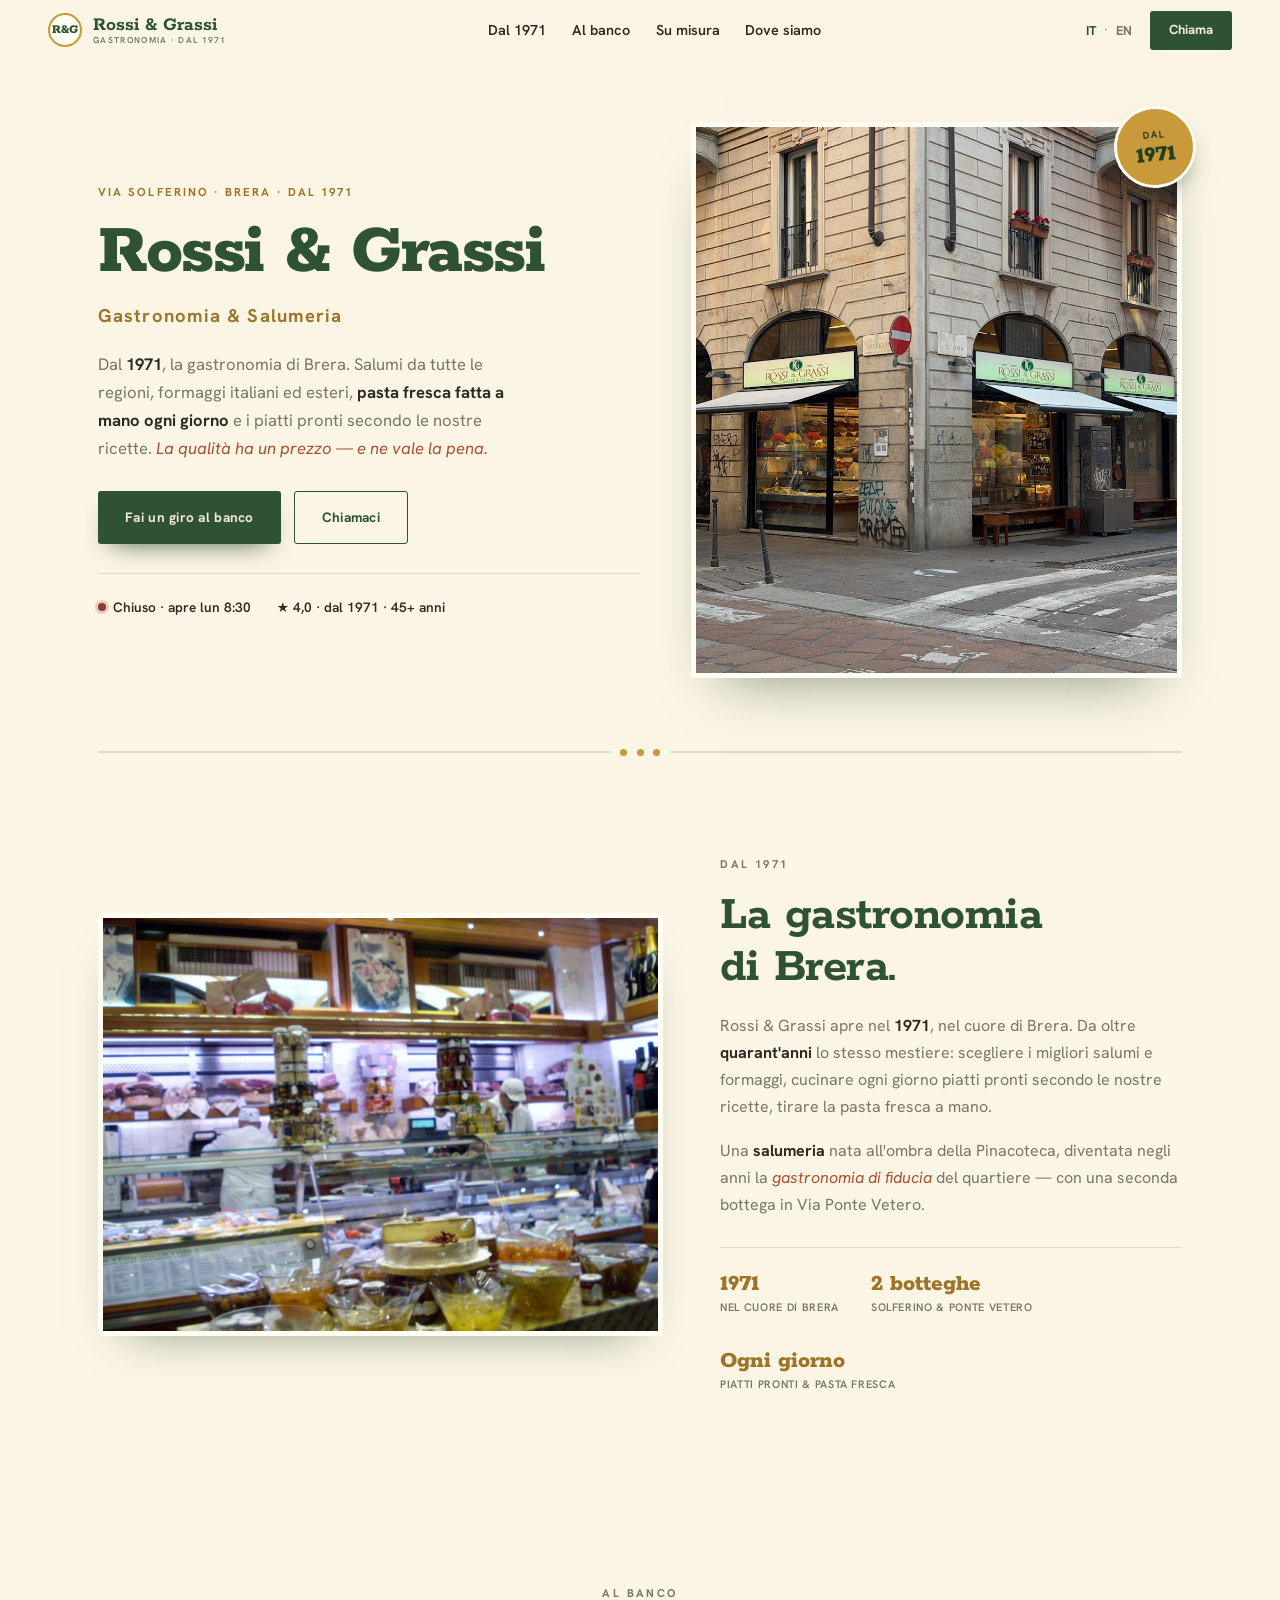
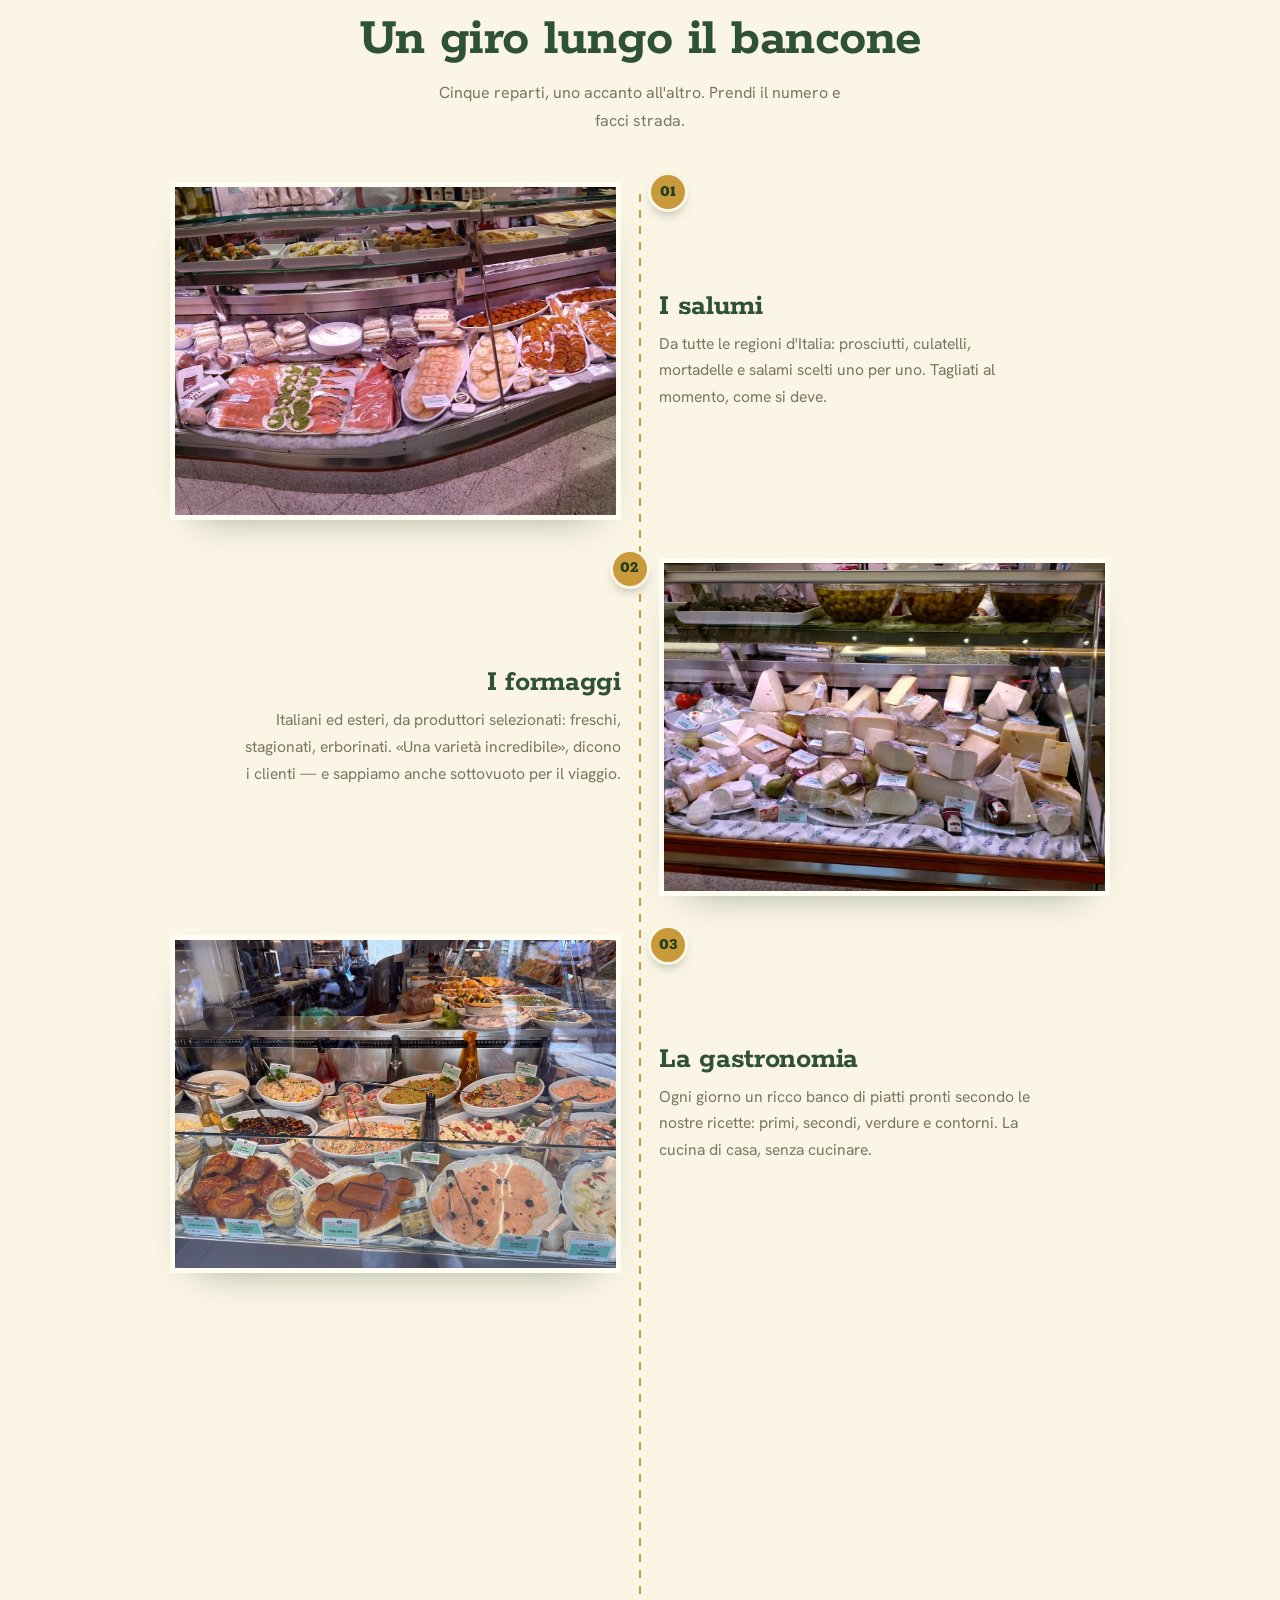
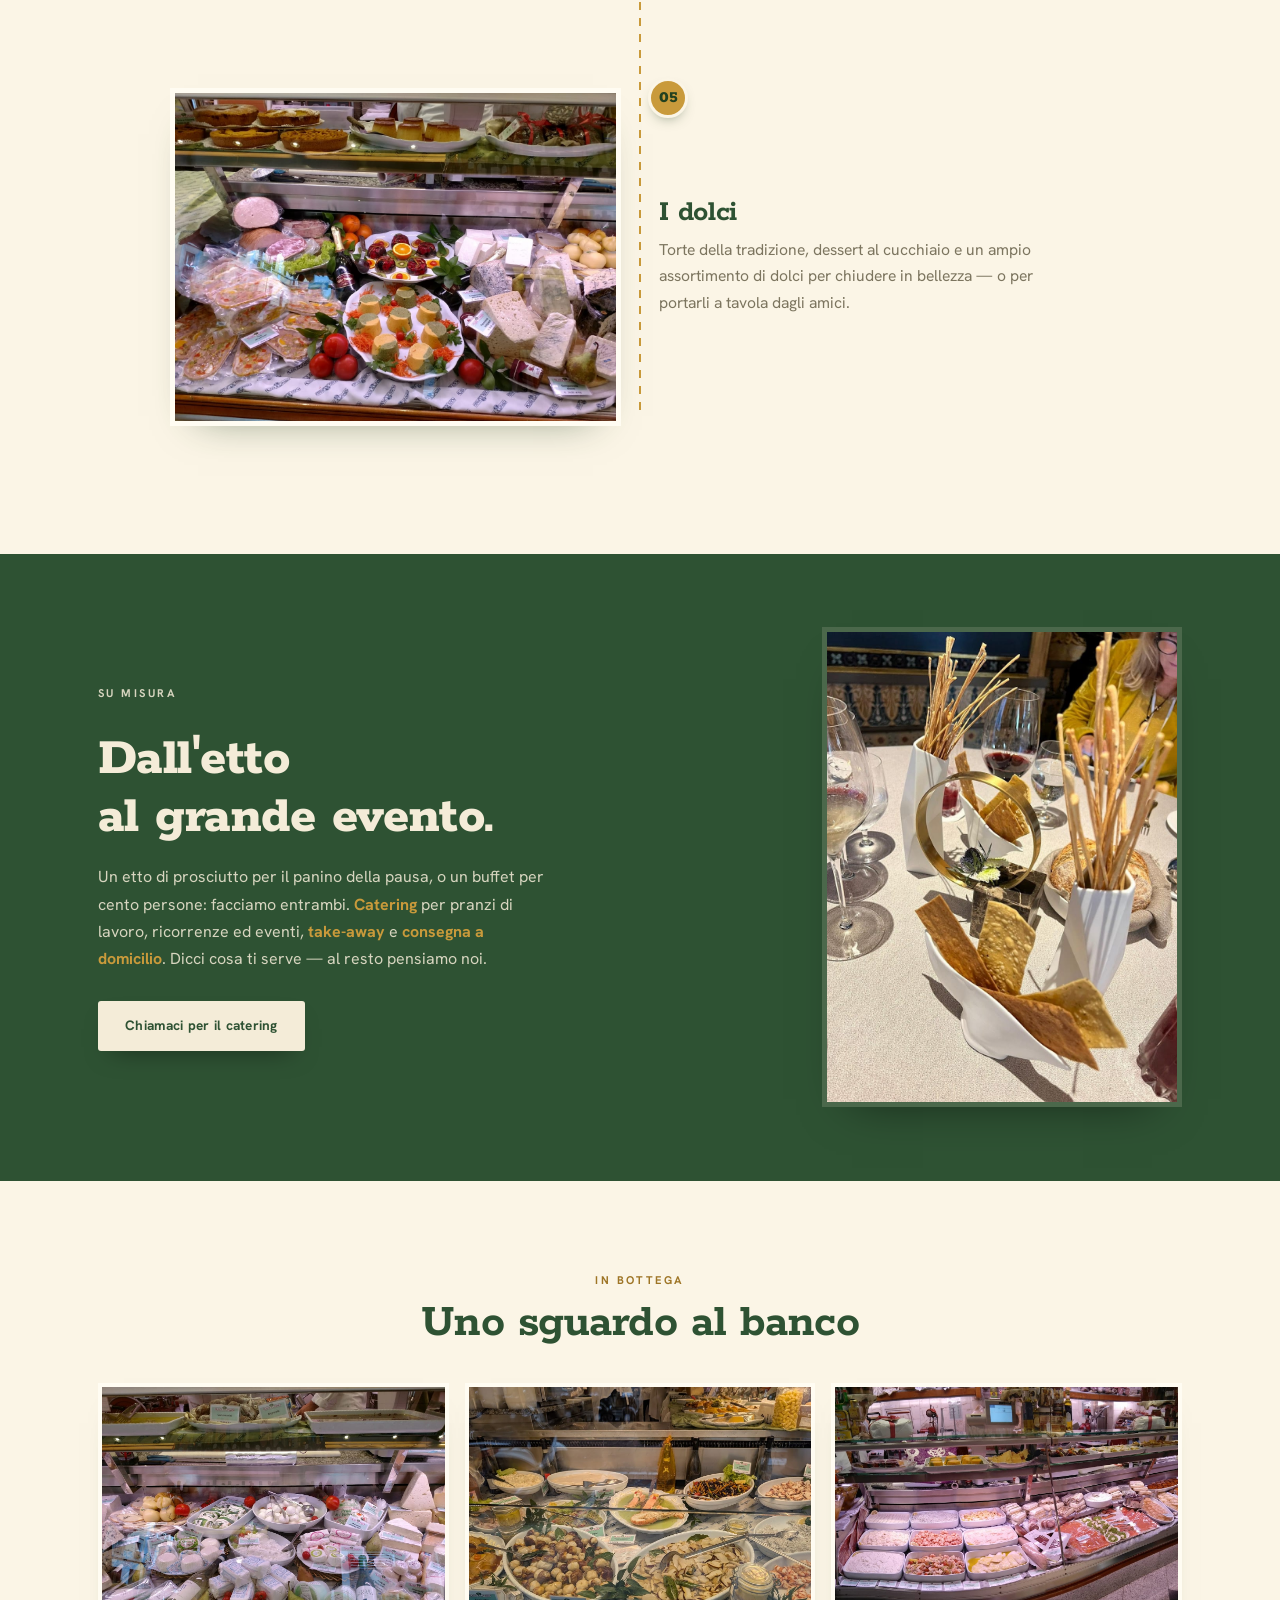
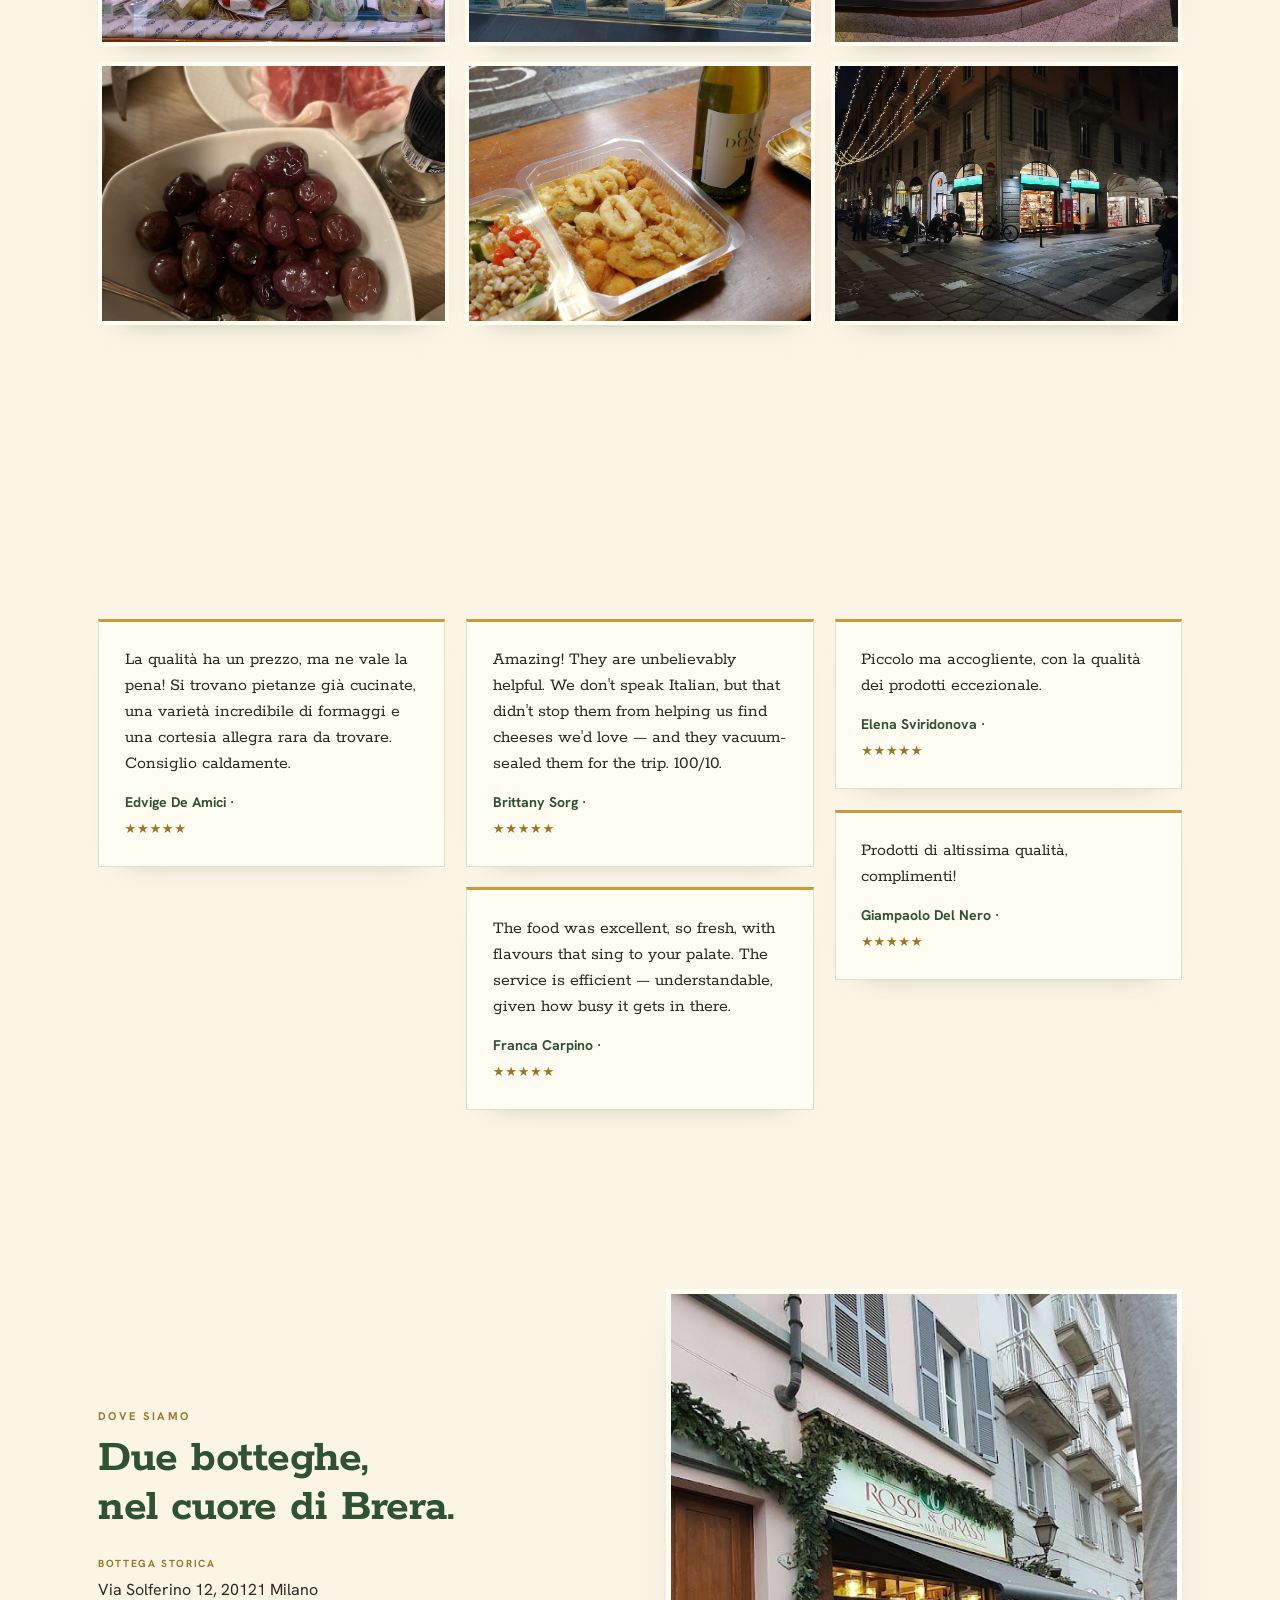
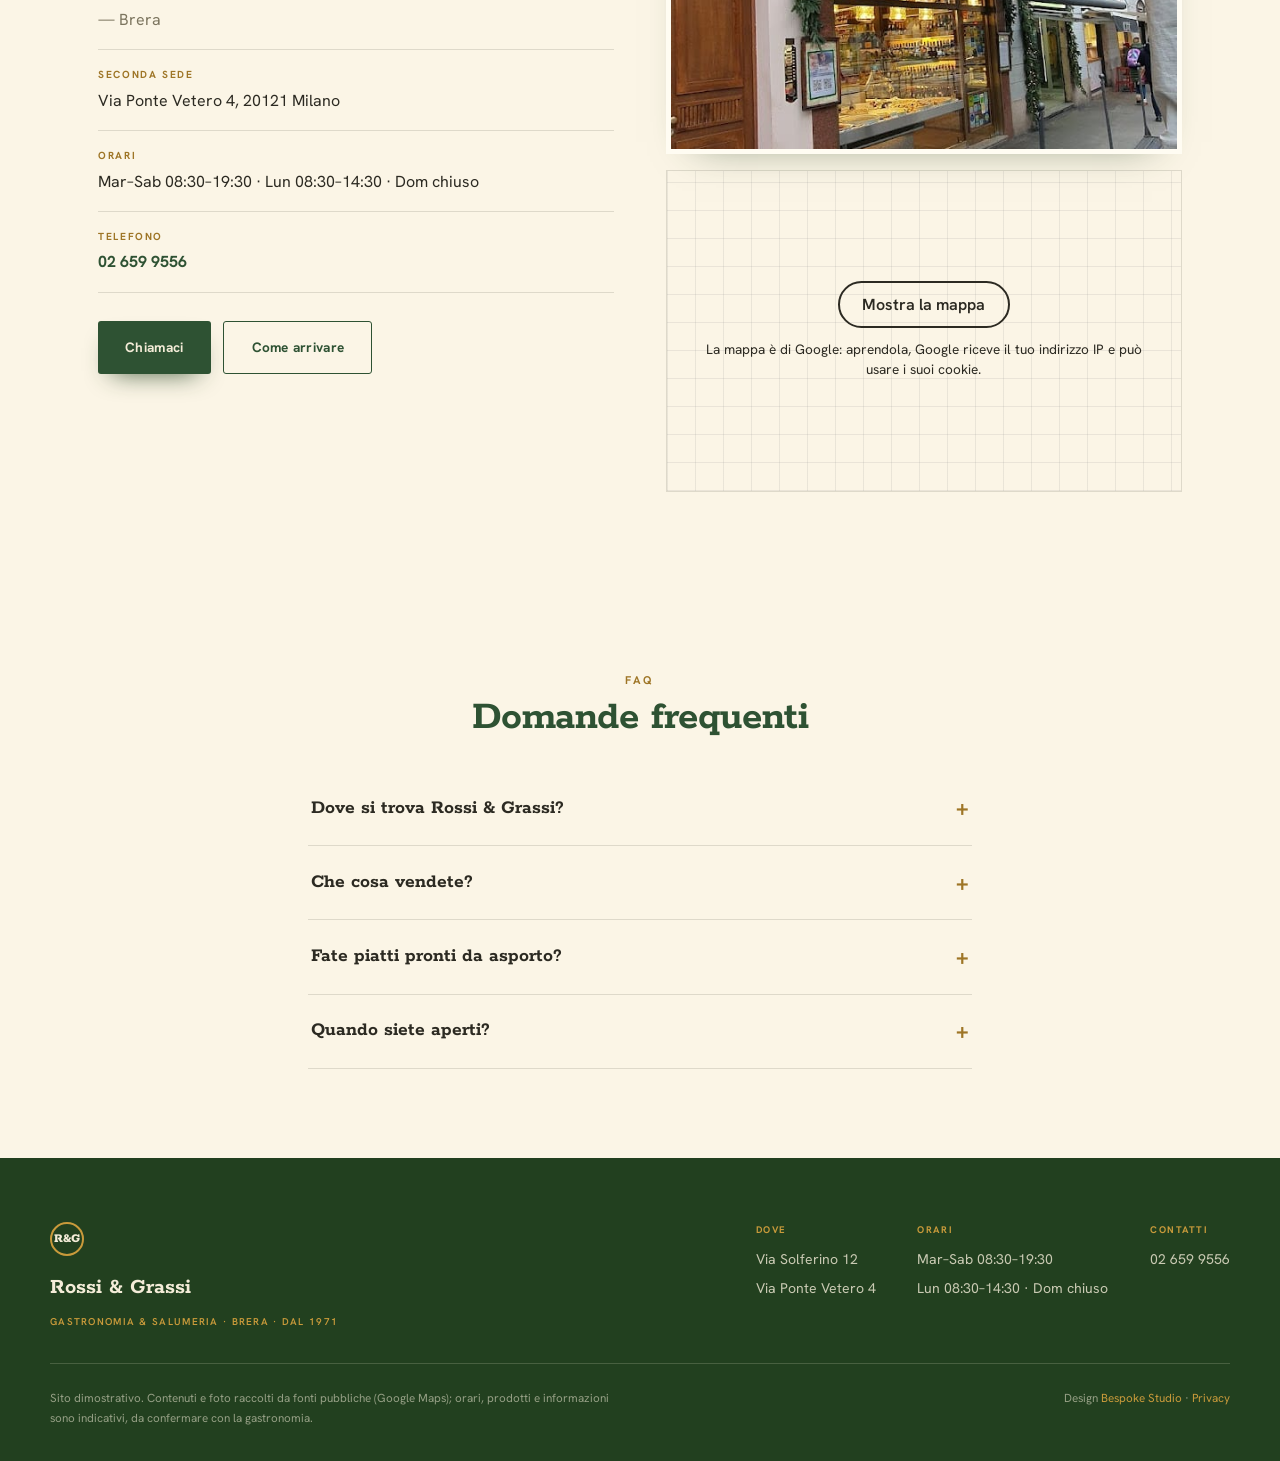
==== commit f285b192: "Privacy e pulizia: caratteri sul sito, mappa al clic, informativa, noindex - caratteri copiati nel s" ====
--- a/index.html
+++ b/index.html
@@ -3,6 +3,7 @@
 <head>
 <meta charset="UTF-8" />
 <meta name="viewport" content="width=device-width, initial-scale=1.0" />
+<meta name="robots" content="noindex">
 <title>Rossi &amp; Grassi — gastronomia e salumeria a Brera dal 1971 · Milano</title>
 <meta name="description" content="Rossi & Grassi: dal 1971 la gastronomia e salumeria di Brera, in Via Solferino 12, Milano. Salumi da tutte le regioni, formaggi italiani ed esteri, pasta fresca fatta a mano ogni giorno, piatti pronti, dolci e catering. La qualità ha un prezzo, e ne vale la pena." />
 <link rel="canonical" href="https://rotenzark.github.io/rossi-e-grassi/" />
@@ -22,27 +23,54 @@
 <link rel="icon" href="img/favicon.svg" type="image/svg+xml" />
 <link rel="icon" href="img/favicon-32.png" sizes="32x32" type="image/png" />
 <link rel="apple-touch-icon" href="img/apple-touch-icon.png" />
-<link rel="preconnect" href="https://fonts.googleapis.com" />
-<link rel="preconnect" href="https://fonts.gstatic.com" crossorigin />
-<link href="https://fonts.googleapis.com/css2?family=Rokkitt:wght@400;500;600;700;800&family=Hanken+Grotesk:ital,wght@0,400;0,500;0,600;0,700;1,400&display=swap" rel="stylesheet" />
+<link rel="stylesheet" href="fonts/fonts.css?v=1">
 <link rel="stylesheet" href="css/styles.css?v=1" />
 <script type="application/ld+json">
 {
-  "@context": "https://schema.org", "@type": "Store",
+  "@context": "https://schema.org",
+  "@type": "Store",
   "name": "Rossi & Grassi",
   "description": "Gastronomia e salumeria storica di Brera, dal 1971 in Via Solferino 12: salumi da tutte le regioni italiane, formaggi italiani ed esteri, pasta fresca fatta a mano ogni giorno, piatti pronti della tradizione, dolci e servizio di catering.",
   "url": "https://rotenzark.github.io/rossi-e-grassi/",
-  "telephone": "+39026599556", "priceRange": "€€€",
+  "telephone": "+39026599556",
+  "priceRange": "€€€",
   "image": "https://rotenzark.github.io/rossi-e-grassi/img/storefront.jpg",
-  "address": { "@type": "PostalAddress", "streetAddress": "Via Solferino 12", "addressLocality": "Milano", "postalCode": "20121", "addressCountry": "IT" },
-  "geo": { "@type": "GeoCoordinates", "latitude": 45.4741205, "longitude": 9.1873339 },
-  "aggregateRating": { "@type": "AggregateRating", "ratingValue": "4.0", "reviewCount": "41" },
+  "address": {
+    "@type": "PostalAddress",
+    "streetAddress": "Via Solferino 12",
+    "addressLocality": "Milano",
+    "postalCode": "20121",
+    "addressCountry": "IT"
+  },
+  "geo": {
+    "@type": "GeoCoordinates",
+    "latitude": 45.4741205,
+    "longitude": 9.1873339
+  },
   "foundingDate": "1971",
   "openingHoursSpecification": [
-    { "@type": "OpeningHoursSpecification", "dayOfWeek": "Monday", "opens": "08:30", "closes": "14:30" },
-    { "@type": "OpeningHoursSpecification", "dayOfWeek": ["Tuesday","Wednesday","Thursday","Friday","Saturday"], "opens": "08:30", "closes": "19:30" }
+    {
+      "@type": "OpeningHoursSpecification",
+      "dayOfWeek": "Monday",
+      "opens": "08:30",
+      "closes": "14:30"
+    },
+    {
+      "@type": "OpeningHoursSpecification",
+      "dayOfWeek": [
+        "Tuesday",
+        "Wednesday",
+        "Thursday",
+        "Friday",
+        "Saturday"
+      ],
+      "opens": "08:30",
+      "closes": "19:30"
+    }
   ],
-  "sameAs": ["https://www.rossiegrassi.it/"]
+  "sameAs": [
+    "https://www.rossiegrassi.it/"
+  ]
 }
 </script>
 <script type="application/ld+json">
@@ -207,10 +235,10 @@
 <section id="recensioni" class="section recensioni">
   <div class="rev-head reveal"><p class="kicker" data-i18n="rev.kicker">Le voci</p><h2 data-i18n="rev.h2">«La qualità ne vale la pena»</h2></div>
   <div class="rev-grid">
-    <blockquote class="rev reveal"><p>La qualità ha un prezzo, ma ne vale la pena! Si trovano pietanze già cucinate, una varietà incredibile di formaggi e una cortesia allegra rara da trovare. Consiglio caldamente.</p><cite>Edvige De Amici · <span>★★★★★</span></cite></blockquote>
+    <blockquote class="rev reveal"><p lang="it">La qualità ha un prezzo, ma ne vale la pena! Si trovano pietanze già cucinate, una varietà incredibile di formaggi e una cortesia allegra rara da trovare. Consiglio caldamente.</p><cite>Edvige De Amici · <span>★★★★★</span></cite></blockquote>
     <blockquote class="rev reveal reveal-d1"><p>Amazing! They are unbelievably helpful. We don't speak Italian, but that didn't stop them from helping us find cheeses we'd love — and they vacuum-sealed them for the trip. 100/10.</p><cite>Brittany Sorg · <span>★★★★★</span></cite></blockquote>
     <blockquote class="rev reveal reveal-d2"><p>The food was excellent, so fresh, with flavours that sing to your palate. The service is efficient — understandable, given how busy it gets in there.</p><cite>Franca Carpino · <span>★★★★★</span></cite></blockquote>
-    <blockquote class="rev reveal"><p>Piccolo ma accogliente, con la qualità dei prodotti eccezionale.</p><cite>Elena Sviridonova · <span>★★★★★</span></cite></blockquote>
+    <blockquote class="rev reveal"><p lang="it">Piccolo ma accogliente, con la qualità dei prodotti eccezionale.</p><cite>Elena Sviridonova · <span>★★★★★</span></cite></blockquote>
     <blockquote class="rev reveal reveal-d1"><p>Prodotti di altissima qualità, complimenti!</p><cite>Giampaolo Del Nero · <span>★★★★★</span></cite></blockquote>
   </div>
 </section>
@@ -234,7 +262,7 @@
     </div>
     <div class="dove-side reveal">
       <figure class="dove-photo"><img src="img/storefront2.jpg" alt="L'ingresso di Rossi & Grassi" width="568" height="1200" loading="lazy" /></figure>
-      <div class="dove-map"><iframe title="Mappa Rossi & Grassi" src="https://www.google.com/maps?q=Rossi+%26+Grassi+Via+Solferino+12+Milano&output=embed" loading="lazy" referrerpolicy="no-referrer-when-downgrade"></iframe></div>
+      <div class="dove-map"><div class="mappa-clic" data-mappa-clic style="--mappa-h: 320px"><template><iframe title="Mappa Rossi & Grassi" src="https://www.google.com/maps?q=Rossi+%26+Grassi+Via+Solferino+12+Milano&output=embed" loading="lazy" referrerpolicy="no-referrer-when-downgrade"></iframe></template><div class="mappa-clic__velo"><a class="mappa-clic__btn" href="https://www.google.com/maps/dir/?api=1&destination=Rossi+%26+Grassi+Via+Solferino+12+Milano" target="_blank" rel="noopener">Mostra la mappa</a><p class="mappa-clic__nota">La mappa è di Google: aprendola, Google riceve il tuo indirizzo IP e può usare i suoi cookie.</p></div></div></div>
     </div>
   </div>
 </section>
@@ -261,7 +289,7 @@
   </div>
   <div class="foot-bottom">
     <p data-i18n="foot.disclaimer">Sito dimostrativo. Contenuti e foto raccolti da fonti pubbliche (Google Maps); orari, prodotti e informazioni sono indicativi, da confermare con la gastronomia.</p>
-    <p class="foot-credit">Design <a href="https://bespokestud.io" target="_blank" rel="noopener">Bespoke Studio</a></p>
+    <p class="foot-credit">Design <a href="https://bespokestud.io" target="_blank" rel="noopener">Bespoke Studio</a> · <a href="privacy.html">Privacy</a></p>
   </div>
 </footer>
 
@@ -273,5 +301,6 @@
 
 <div id="lightbox" aria-hidden="true"><button id="lb-close" aria-label="Chiudi">✕</button><img id="lb-img" src="" alt="" /></div>
 <script src="js/main.js?v=1"></script>
+<script src="js/mappa-clic.js?v=1" defer></script>
 </body>
 </html>
--- a/fonts/fonts.css
+++ b/fonts/fonts.css
@@ -0,0 +1,316 @@
+/* Caratteri ospitati sul sito: nessuna richiesta a Google Fonts o Fontshare (giro privacy 1/10/2026). Licenze in LICENSE.txt. */
+/* cyrillic-ext */
+@font-face {
+  font-family: 'Hanken Grotesk';
+  font-style: italic;
+  font-weight: 400;
+  font-display: swap;
+  src: url(hankengrotesk-v12-ieVo2YZDLWuGJpnzaiwFXS9tYtpY_d6T_POl0fRJeyWyosBD5XxxKA.woff2) format('woff2');
+  unicode-range: U+0460-052F, U+1C80-1C8A, U+20B4, U+2DE0-2DFF, U+A640-A69F, U+FE2E-FE2F;
+}
+/* vietnamese */
+@font-face {
+  font-family: 'Hanken Grotesk';
+  font-style: italic;
+  font-weight: 400;
+  font-display: swap;
+  src: url(hankengrotesk-v12-ieVo2YZDLWuGJpnzaiwFXS9tYtpY_d6T_POl0fRJeyWyosBB5XxxKA.woff2) format('woff2');
+  unicode-range: U+0102-0103, U+0110-0111, U+0128-0129, U+0168-0169, U+01A0-01A1, U+01AF-01B0, U+0300-0301, U+0303-0304, U+0308-0309, U+0323, U+0329, U+1EA0-1EF9, U+20AB;
+}
+/* latin-ext */
+@font-face {
+  font-family: 'Hanken Grotesk';
+  font-style: italic;
+  font-weight: 400;
+  font-display: swap;
+  src: url(hankengrotesk-v12-ieVo2YZDLWuGJpnzaiwFXS9tYtpY_d6T_POl0fRJeyWyosBA5XxxKA.woff2) format('woff2');
+  unicode-range: U+0100-02BA, U+02BD-02C5, U+02C7-02CC, U+02CE-02D7, U+02DD-02FF, U+0304, U+0308, U+0329, U+1D00-1DBF, U+1E00-1E9F, U+1EF2-1EFF, U+2020, U+20A0-20AB, U+20AD-20C0, U+2113, U+2C60-2C7F, U+A720-A7FF;
+}
+/* latin */
+@font-face {
+  font-family: 'Hanken Grotesk';
+  font-style: italic;
+  font-weight: 400;
+  font-display: swap;
+  src: url(hankengrotesk-v12-ieVo2YZDLWuGJpnzaiwFXS9tYtpY_d6T_POl0fRJeyWyosBO5Xw.woff2) format('woff2');
+  unicode-range: U+0000-00FF, U+0131, U+0152-0153, U+02BB-02BC, U+02C6, U+02DA, U+02DC, U+0304, U+0308, U+0329, U+2000-206F, U+20AC, U+2122, U+2191, U+2193, U+2212, U+2215, U+FEFF, U+FFFD;
+}
+/* cyrillic-ext */
+@font-face {
+  font-family: 'Hanken Grotesk';
+  font-style: normal;
+  font-weight: 400;
+  font-display: swap;
+  src: url(hankengrotesk-v12-ieVn2YZDLWuGJpnzaiwFXS9tYtpQ59CjCQ.woff2) format('woff2');
+  unicode-range: U+0460-052F, U+1C80-1C8A, U+20B4, U+2DE0-2DFF, U+A640-A69F, U+FE2E-FE2F;
+}
+/* vietnamese */
+@font-face {
+  font-family: 'Hanken Grotesk';
+  font-style: normal;
+  font-weight: 400;
+  font-display: swap;
+  src: url(hankengrotesk-v12-ieVn2YZDLWuGJpnzaiwFXS9tYtpS59CjCQ.woff2) format('woff2');
+  unicode-range: U+0102-0103, U+0110-0111, U+0128-0129, U+0168-0169, U+01A0-01A1, U+01AF-01B0, U+0300-0301, U+0303-0304, U+0308-0309, U+0323, U+0329, U+1EA0-1EF9, U+20AB;
+}
+/* latin-ext */
+@font-face {
+  font-family: 'Hanken Grotesk';
+  font-style: normal;
+  font-weight: 400;
+  font-display: swap;
+  src: url(hankengrotesk-v12-ieVn2YZDLWuGJpnzaiwFXS9tYtpT59CjCQ.woff2) format('woff2');
+  unicode-range: U+0100-02BA, U+02BD-02C5, U+02C7-02CC, U+02CE-02D7, U+02DD-02FF, U+0304, U+0308, U+0329, U+1D00-1DBF, U+1E00-1E9F, U+1EF2-1EFF, U+2020, U+20A0-20AB, U+20AD-20C0, U+2113, U+2C60-2C7F, U+A720-A7FF;
+}
+/* latin */
+@font-face {
+  font-family: 'Hanken Grotesk';
+  font-style: normal;
+  font-weight: 400;
+  font-display: swap;
+  src: url(hankengrotesk-v12-ieVn2YZDLWuGJpnzaiwFXS9tYtpd59A.woff2) format('woff2');
+  unicode-range: U+0000-00FF, U+0131, U+0152-0153, U+02BB-02BC, U+02C6, U+02DA, U+02DC, U+0304, U+0308, U+0329, U+2000-206F, U+20AC, U+2122, U+2191, U+2193, U+2212, U+2215, U+FEFF, U+FFFD;
+}
+/* cyrillic-ext */
+@font-face {
+  font-family: 'Hanken Grotesk';
+  font-style: normal;
+  font-weight: 500;
+  font-display: swap;
+  src: url(hankengrotesk-v12-ieVn2YZDLWuGJpnzaiwFXS9tYtpQ59CjCQ.woff2) format('woff2');
+  unicode-range: U+0460-052F, U+1C80-1C8A, U+20B4, U+2DE0-2DFF, U+A640-A69F, U+FE2E-FE2F;
+}
+/* vietnamese */
+@font-face {
+  font-family: 'Hanken Grotesk';
+  font-style: normal;
+  font-weight: 500;
+  font-display: swap;
+  src: url(hankengrotesk-v12-ieVn2YZDLWuGJpnzaiwFXS9tYtpS59CjCQ.woff2) format('woff2');
+  unicode-range: U+0102-0103, U+0110-0111, U+0128-0129, U+0168-0169, U+01A0-01A1, U+01AF-01B0, U+0300-0301, U+0303-0304, U+0308-0309, U+0323, U+0329, U+1EA0-1EF9, U+20AB;
+}
+/* latin-ext */
+@font-face {
+  font-family: 'Hanken Grotesk';
+  font-style: normal;
+  font-weight: 500;
+  font-display: swap;
+  src: url(hankengrotesk-v12-ieVn2YZDLWuGJpnzaiwFXS9tYtpT59CjCQ.woff2) format('woff2');
+  unicode-range: U+0100-02BA, U+02BD-02C5, U+02C7-02CC, U+02CE-02D7, U+02DD-02FF, U+0304, U+0308, U+0329, U+1D00-1DBF, U+1E00-1E9F, U+1EF2-1EFF, U+2020, U+20A0-20AB, U+20AD-20C0, U+2113, U+2C60-2C7F, U+A720-A7FF;
+}
+/* latin */
+@font-face {
+  font-family: 'Hanken Grotesk';
+  font-style: normal;
+  font-weight: 500;
+  font-display: swap;
+  src: url(hankengrotesk-v12-ieVn2YZDLWuGJpnzaiwFXS9tYtpd59A.woff2) format('woff2');
+  unicode-range: U+0000-00FF, U+0131, U+0152-0153, U+02BB-02BC, U+02C6, U+02DA, U+02DC, U+0304, U+0308, U+0329, U+2000-206F, U+20AC, U+2122, U+2191, U+2193, U+2212, U+2215, U+FEFF, U+FFFD;
+}
+/* cyrillic-ext */
+@font-face {
+  font-family: 'Hanken Grotesk';
+  font-style: normal;
+  font-weight: 600;
+  font-display: swap;
+  src: url(hankengrotesk-v12-ieVn2YZDLWuGJpnzaiwFXS9tYtpQ59CjCQ.woff2) format('woff2');
+  unicode-range: U+0460-052F, U+1C80-1C8A, U+20B4, U+2DE0-2DFF, U+A640-A69F, U+FE2E-FE2F;
+}
+/* vietnamese */
+@font-face {
+  font-family: 'Hanken Grotesk';
+  font-style: normal;
+  font-weight: 600;
+  font-display: swap;
+  src: url(hankengrotesk-v12-ieVn2YZDLWuGJpnzaiwFXS9tYtpS59CjCQ.woff2) format('woff2');
+  unicode-range: U+0102-0103, U+0110-0111, U+0128-0129, U+0168-0169, U+01A0-01A1, U+01AF-01B0, U+0300-0301, U+0303-0304, U+0308-0309, U+0323, U+0329, U+1EA0-1EF9, U+20AB;
+}
+/* latin-ext */
+@font-face {
+  font-family: 'Hanken Grotesk';
+  font-style: normal;
+  font-weight: 600;
+  font-display: swap;
+  src: url(hankengrotesk-v12-ieVn2YZDLWuGJpnzaiwFXS9tYtpT59CjCQ.woff2) format('woff2');
+  unicode-range: U+0100-02BA, U+02BD-02C5, U+02C7-02CC, U+02CE-02D7, U+02DD-02FF, U+0304, U+0308, U+0329, U+1D00-1DBF, U+1E00-1E9F, U+1EF2-1EFF, U+2020, U+20A0-20AB, U+20AD-20C0, U+2113, U+2C60-2C7F, U+A720-A7FF;
+}
+/* latin */
+@font-face {
+  font-family: 'Hanken Grotesk';
+  font-style: normal;
+  font-weight: 600;
+  font-display: swap;
+  src: url(hankengrotesk-v12-ieVn2YZDLWuGJpnzaiwFXS9tYtpd59A.woff2) format('woff2');
+  unicode-range: U+0000-00FF, U+0131, U+0152-0153, U+02BB-02BC, U+02C6, U+02DA, U+02DC, U+0304, U+0308, U+0329, U+2000-206F, U+20AC, U+2122, U+2191, U+2193, U+2212, U+2215, U+FEFF, U+FFFD;
+}
+/* cyrillic-ext */
+@font-face {
+  font-family: 'Hanken Grotesk';
+  font-style: normal;
+  font-weight: 700;
+  font-display: swap;
+  src: url(hankengrotesk-v12-ieVn2YZDLWuGJpnzaiwFXS9tYtpQ59CjCQ.woff2) format('woff2');
+  unicode-range: U+0460-052F, U+1C80-1C8A, U+20B4, U+2DE0-2DFF, U+A640-A69F, U+FE2E-FE2F;
+}
+/* vietnamese */
+@font-face {
+  font-family: 'Hanken Grotesk';
+  font-style: normal;
+  font-weight: 700;
+  font-display: swap;
+  src: url(hankengrotesk-v12-ieVn2YZDLWuGJpnzaiwFXS9tYtpS59CjCQ.woff2) format('woff2');
+  unicode-range: U+0102-0103, U+0110-0111, U+0128-0129, U+0168-0169, U+01A0-01A1, U+01AF-01B0, U+0300-0301, U+0303-0304, U+0308-0309, U+0323, U+0329, U+1EA0-1EF9, U+20AB;
+}
+/* latin-ext */
+@font-face {
+  font-family: 'Hanken Grotesk';
+  font-style: normal;
+  font-weight: 700;
+  font-display: swap;
+  src: url(hankengrotesk-v12-ieVn2YZDLWuGJpnzaiwFXS9tYtpT59CjCQ.woff2) format('woff2');
+  unicode-range: U+0100-02BA, U+02BD-02C5, U+02C7-02CC, U+02CE-02D7, U+02DD-02FF, U+0304, U+0308, U+0329, U+1D00-1DBF, U+1E00-1E9F, U+1EF2-1EFF, U+2020, U+20A0-20AB, U+20AD-20C0, U+2113, U+2C60-2C7F, U+A720-A7FF;
+}
+/* latin */
+@font-face {
+  font-family: 'Hanken Grotesk';
+  font-style: normal;
+  font-weight: 700;
+  font-display: swap;
+  src: url(hankengrotesk-v12-ieVn2YZDLWuGJpnzaiwFXS9tYtpd59A.woff2) format('woff2');
+  unicode-range: U+0000-00FF, U+0131, U+0152-0153, U+02BB-02BC, U+02C6, U+02DA, U+02DC, U+0304, U+0308, U+0329, U+2000-206F, U+20AC, U+2122, U+2191, U+2193, U+2212, U+2215, U+FEFF, U+FFFD;
+}
+/* vietnamese */
+@font-face {
+  font-family: 'Rokkitt';
+  font-style: normal;
+  font-weight: 400;
+  font-display: swap;
+  src: url(rokkitt-v39-qFdE35qfgYFjGy5hkEmCdubL.woff2) format('woff2');
+  unicode-range: U+0102-0103, U+0110-0111, U+0128-0129, U+0168-0169, U+01A0-01A1, U+01AF-01B0, U+0300-0301, U+0303-0304, U+0308-0309, U+0323, U+0329, U+1EA0-1EF9, U+20AB;
+}
+/* latin-ext */
+@font-face {
+  font-family: 'Rokkitt';
+  font-style: normal;
+  font-weight: 400;
+  font-display: swap;
+  src: url(rokkitt-v39-qFdE35qfgYFjGy5hkEiCdubL.woff2) format('woff2');
+  unicode-range: U+0100-02BA, U+02BD-02C5, U+02C7-02CC, U+02CE-02D7, U+02DD-02FF, U+0304, U+0308, U+0329, U+1D00-1DBF, U+1E00-1E9F, U+1EF2-1EFF, U+2020, U+20A0-20AB, U+20AD-20C0, U+2113, U+2C60-2C7F, U+A720-A7FF;
+}
+/* latin */
+@font-face {
+  font-family: 'Rokkitt';
+  font-style: normal;
+  font-weight: 400;
+  font-display: swap;
+  src: url(rokkitt-v39-qFdE35qfgYFjGy5hkEaCdg.woff2) format('woff2');
+  unicode-range: U+0000-00FF, U+0131, U+0152-0153, U+02BB-02BC, U+02C6, U+02DA, U+02DC, U+0304, U+0308, U+0329, U+2000-206F, U+20AC, U+2122, U+2191, U+2193, U+2212, U+2215, U+FEFF, U+FFFD;
+}
+/* vietnamese */
+@font-face {
+  font-family: 'Rokkitt';
+  font-style: normal;
+  font-weight: 500;
+  font-display: swap;
+  src: url(rokkitt-v39-qFdE35qfgYFjGy5hkEmCdubL.woff2) format('woff2');
+  unicode-range: U+0102-0103, U+0110-0111, U+0128-0129, U+0168-0169, U+01A0-01A1, U+01AF-01B0, U+0300-0301, U+0303-0304, U+0308-0309, U+0323, U+0329, U+1EA0-1EF9, U+20AB;
+}
+/* latin-ext */
+@font-face {
+  font-family: 'Rokkitt';
+  font-style: normal;
+  font-weight: 500;
+  font-display: swap;
+  src: url(rokkitt-v39-qFdE35qfgYFjGy5hkEiCdubL.woff2) format('woff2');
+  unicode-range: U+0100-02BA, U+02BD-02C5, U+02C7-02CC, U+02CE-02D7, U+02DD-02FF, U+0304, U+0308, U+0329, U+1D00-1DBF, U+1E00-1E9F, U+1EF2-1EFF, U+2020, U+20A0-20AB, U+20AD-20C0, U+2113, U+2C60-2C7F, U+A720-A7FF;
+}
+/* latin */
+@font-face {
+  font-family: 'Rokkitt';
+  font-style: normal;
+  font-weight: 500;
+  font-display: swap;
+  src: url(rokkitt-v39-qFdE35qfgYFjGy5hkEaCdg.woff2) format('woff2');
+  unicode-range: U+0000-00FF, U+0131, U+0152-0153, U+02BB-02BC, U+02C6, U+02DA, U+02DC, U+0304, U+0308, U+0329, U+2000-206F, U+20AC, U+2122, U+2191, U+2193, U+2212, U+2215, U+FEFF, U+FFFD;
+}
+/* vietnamese */
+@font-face {
+  font-family: 'Rokkitt';
+  font-style: normal;
+  font-weight: 600;
+  font-display: swap;
+  src: url(rokkitt-v39-qFdE35qfgYFjGy5hkEmCdubL.woff2) format('woff2');
+  unicode-range: U+0102-0103, U+0110-0111, U+0128-0129, U+0168-0169, U+01A0-01A1, U+01AF-01B0, U+0300-0301, U+0303-0304, U+0308-0309, U+0323, U+0329, U+1EA0-1EF9, U+20AB;
+}
+/* latin-ext */
+@font-face {
+  font-family: 'Rokkitt';
+  font-style: normal;
+  font-weight: 600;
+  font-display: swap;
+  src: url(rokkitt-v39-qFdE35qfgYFjGy5hkEiCdubL.woff2) format('woff2');
+  unicode-range: U+0100-02BA, U+02BD-02C5, U+02C7-02CC, U+02CE-02D7, U+02DD-02FF, U+0304, U+0308, U+0329, U+1D00-1DBF, U+1E00-1E9F, U+1EF2-1EFF, U+2020, U+20A0-20AB, U+20AD-20C0, U+2113, U+2C60-2C7F, U+A720-A7FF;
+}
+/* latin */
+@font-face {
+  font-family: 'Rokkitt';
+  font-style: normal;
+  font-weight: 600;
+  font-display: swap;
+  src: url(rokkitt-v39-qFdE35qfgYFjGy5hkEaCdg.woff2) format('woff2');
+  unicode-range: U+0000-00FF, U+0131, U+0152-0153, U+02BB-02BC, U+02C6, U+02DA, U+02DC, U+0304, U+0308, U+0329, U+2000-206F, U+20AC, U+2122, U+2191, U+2193, U+2212, U+2215, U+FEFF, U+FFFD;
+}
+/* vietnamese */
+@font-face {
+  font-family: 'Rokkitt';
+  font-style: normal;
+  font-weight: 700;
+  font-display: swap;
+  src: url(rokkitt-v39-qFdE35qfgYFjGy5hkEmCdubL.woff2) format('woff2');
+  unicode-range: U+0102-0103, U+0110-0111, U+0128-0129, U+0168-0169, U+01A0-01A1, U+01AF-01B0, U+0300-0301, U+0303-0304, U+0308-0309, U+0323, U+0329, U+1EA0-1EF9, U+20AB;
+}
+/* latin-ext */
+@font-face {
+  font-family: 'Rokkitt';
+  font-style: normal;
+  font-weight: 700;
+  font-display: swap;
+  src: url(rokkitt-v39-qFdE35qfgYFjGy5hkEiCdubL.woff2) format('woff2');
+  unicode-range: U+0100-02BA, U+02BD-02C5, U+02C7-02CC, U+02CE-02D7, U+02DD-02FF, U+0304, U+0308, U+0329, U+1D00-1DBF, U+1E00-1E9F, U+1EF2-1EFF, U+2020, U+20A0-20AB, U+20AD-20C0, U+2113, U+2C60-2C7F, U+A720-A7FF;
+}
+/* latin */
+@font-face {
+  font-family: 'Rokkitt';
+  font-style: normal;
+  font-weight: 700;
+  font-display: swap;
+  src: url(rokkitt-v39-qFdE35qfgYFjGy5hkEaCdg.woff2) format('woff2');
+  unicode-range: U+0000-00FF, U+0131, U+0152-0153, U+02BB-02BC, U+02C6, U+02DA, U+02DC, U+0304, U+0308, U+0329, U+2000-206F, U+20AC, U+2122, U+2191, U+2193, U+2212, U+2215, U+FEFF, U+FFFD;
+}
+/* vietnamese */
+@font-face {
+  font-family: 'Rokkitt';
+  font-style: normal;
+  font-weight: 800;
+  font-display: swap;
+  src: url(rokkitt-v39-qFdE35qfgYFjGy5hkEmCdubL.woff2) format('woff2');
+  unicode-range: U+0102-0103, U+0110-0111, U+0128-0129, U+0168-0169, U+01A0-01A1, U+01AF-01B0, U+0300-0301, U+0303-0304, U+0308-0309, U+0323, U+0329, U+1EA0-1EF9, U+20AB;
+}
+/* latin-ext */
+@font-face {
+  font-family: 'Rokkitt';
+  font-style: normal;
+  font-weight: 800;
+  font-display: swap;
+  src: url(rokkitt-v39-qFdE35qfgYFjGy5hkEiCdubL.woff2) format('woff2');
+  unicode-range: U+0100-02BA, U+02BD-02C5, U+02C7-02CC, U+02CE-02D7, U+02DD-02FF, U+0304, U+0308, U+0329, U+1D00-1DBF, U+1E00-1E9F, U+1EF2-1EFF, U+2020, U+20A0-20AB, U+20AD-20C0, U+2113, U+2C60-2C7F, U+A720-A7FF;
+}
+/* latin */
+@font-face {
+  font-family: 'Rokkitt';
+  font-style: normal;
+  font-weight: 800;
+  font-display: swap;
+  src: url(rokkitt-v39-qFdE35qfgYFjGy5hkEaCdg.woff2) format('woff2');
+  unicode-range: U+0000-00FF, U+0131, U+0152-0153, U+02BB-02BC, U+02C6, U+02DA, U+02DC, U+0304, U+0308, U+0329, U+2000-206F, U+20AC, U+2122, U+2191, U+2193, U+2212, U+2215, U+FEFF, U+FFFD;
+}
--- a/css/styles.css
+++ b/css/styles.css
@@ -248,3 +248,12 @@
   .reveal{opacity:1;transform:none}
   html{scroll-behavior:auto}
 }
+
+/*MAPPACLIC*/
+/* la mappa Google si carica solo al clic (giro privacy 1/10/2026) */
+.mappa-clic { display: flex; align-items: center; justify-content: center; width: 100%; height: 100%; min-height: var(--mappa-h, 320px); box-sizing: border-box; padding: 24px; text-align: center; background: repeating-linear-gradient(0deg, rgba(127, 127, 127, 0.14) 0 1px, transparent 1px 28px), repeating-linear-gradient(90deg, rgba(127, 127, 127, 0.14) 0 1px, transparent 1px 28px); }
+.mappa-clic__velo { display: flex; flex-direction: column; align-items: center; gap: 12px; max-width: 32em; }
+.mappa-clic__btn { display: inline-block; padding: 0.75em 1.4em; border: 2px solid currentColor; border-radius: 999px; color: inherit; font: inherit; font-weight: 600; line-height: 1.2; text-decoration: none; background: transparent; cursor: pointer; }
+.mappa-clic__btn:hover, .mappa-clic__btn:focus-visible { text-decoration: underline; }
+.mappa-clic__nota { margin: 0; font-size: 0.85em; line-height: 1.45; }
+/*/MAPPACLIC*/
